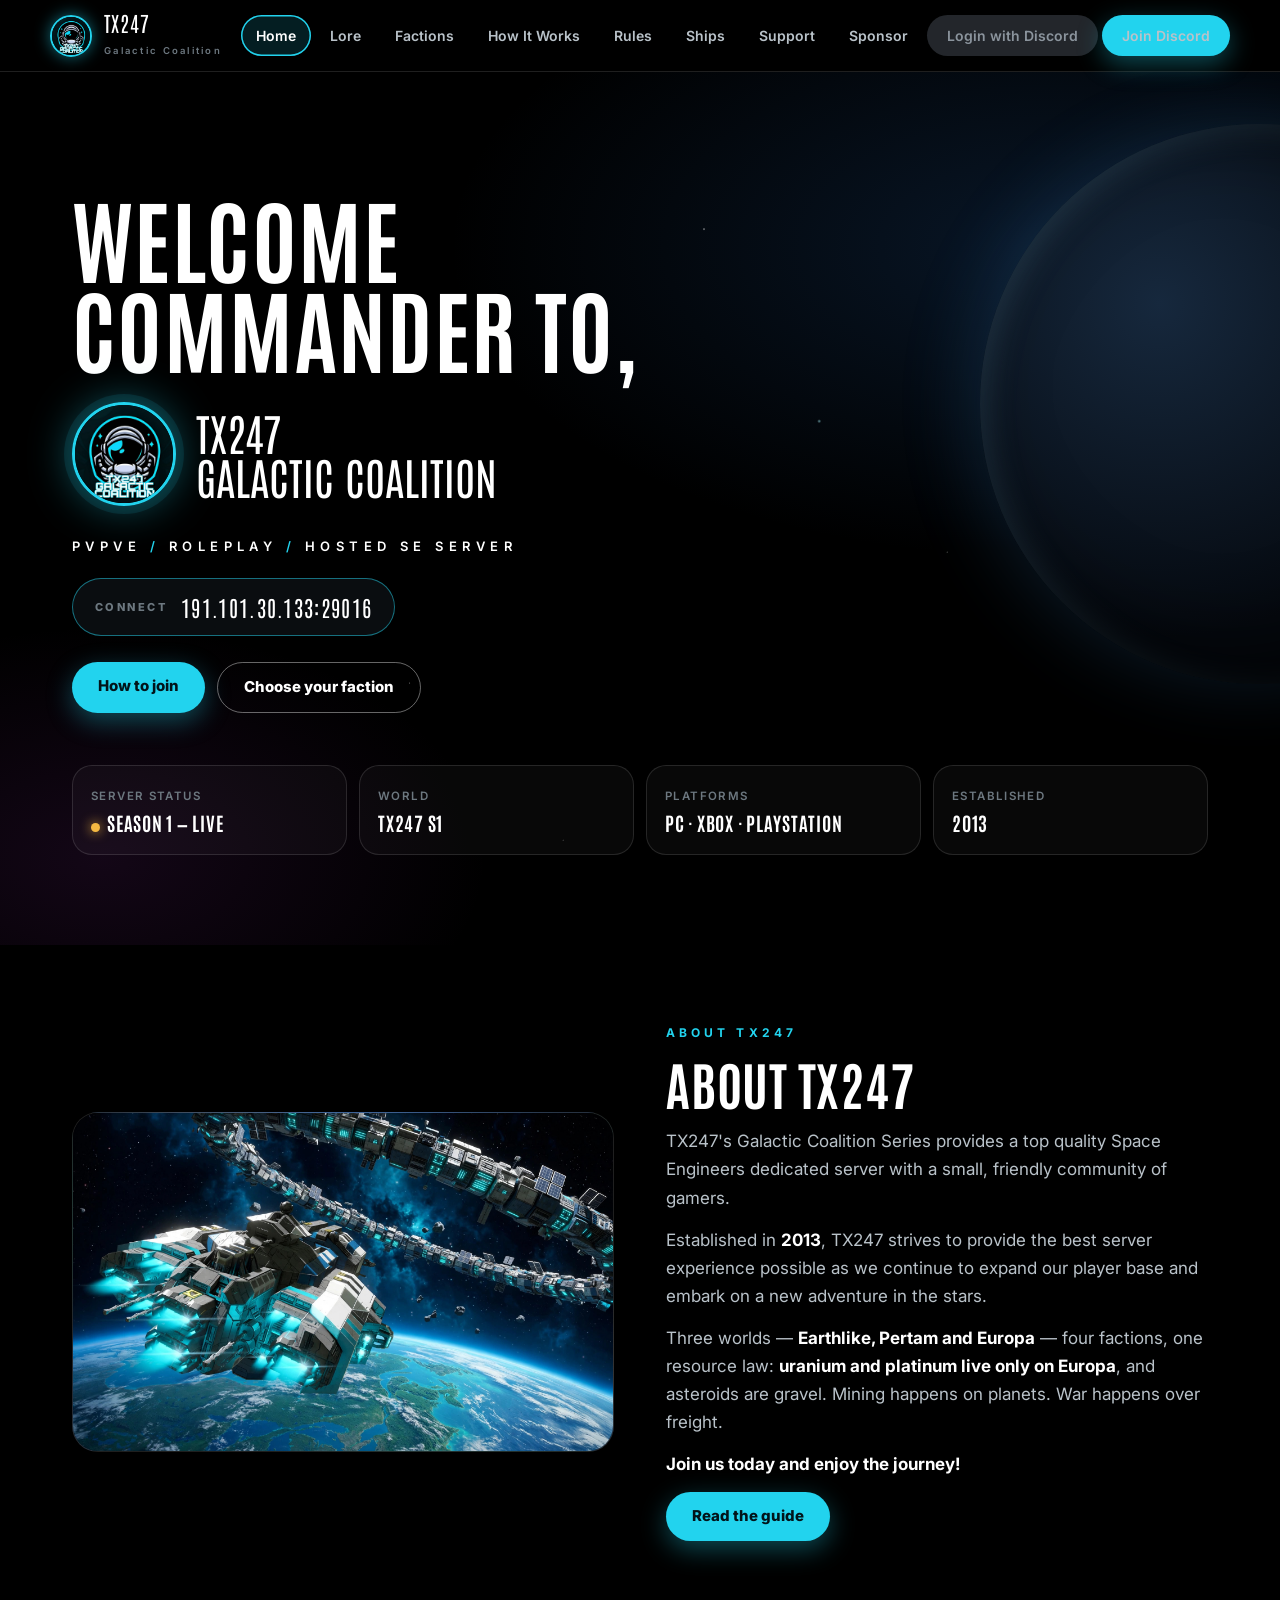
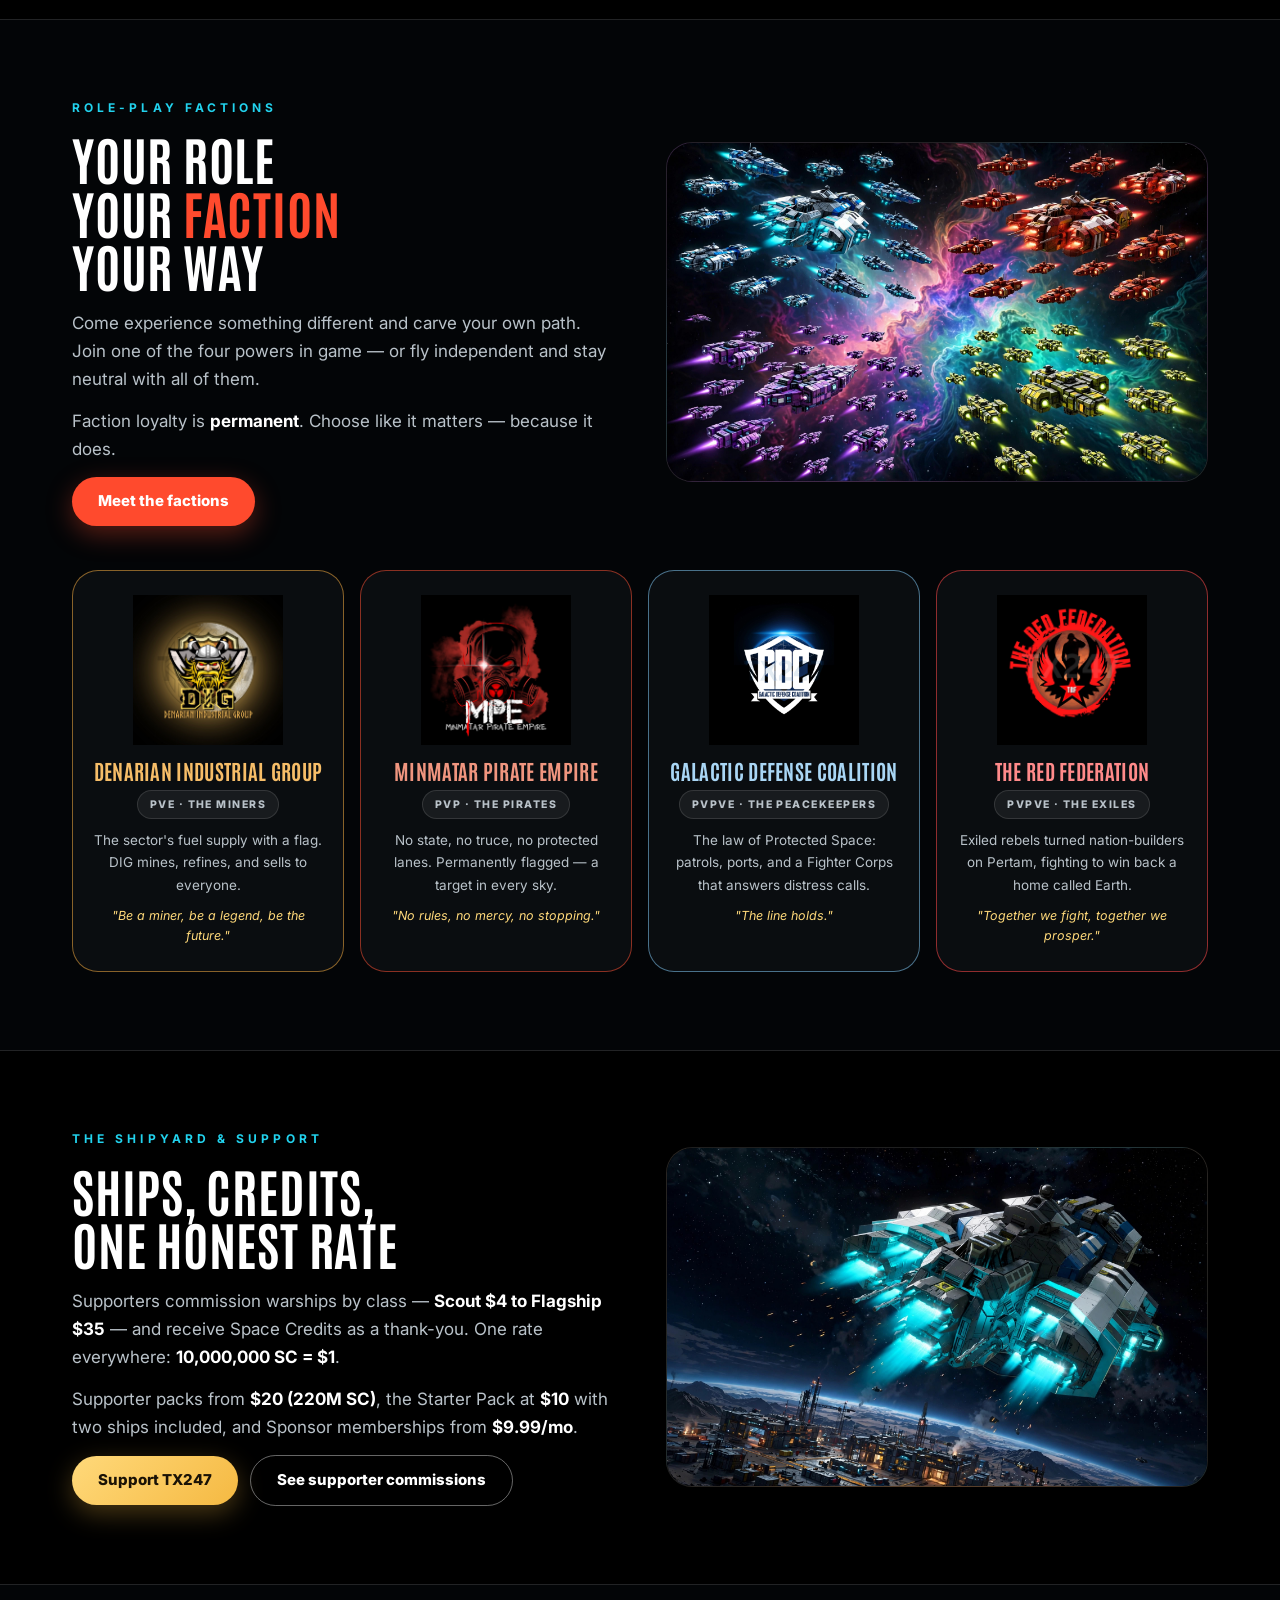
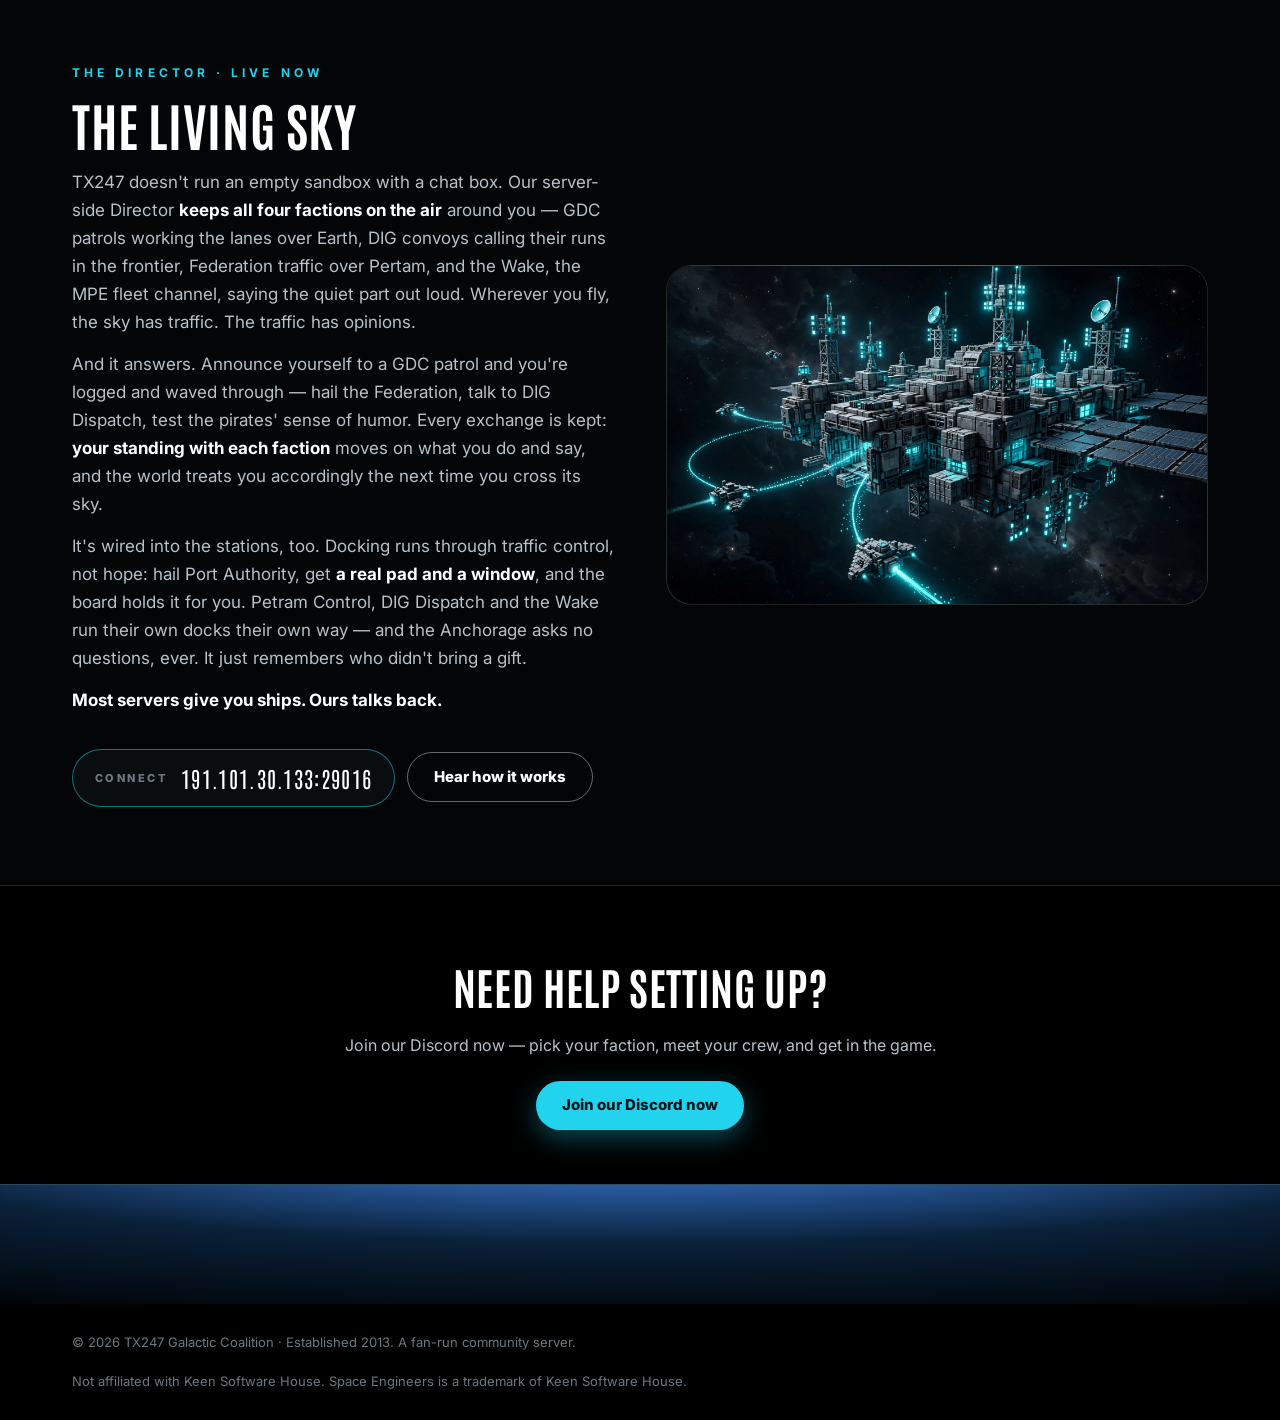
==== index.html @ 40e64eab "Remove New Dawn wordmark from nav (placement TBD)" ====
<!DOCTYPE html>
<html lang="en">
<head>
<meta charset="UTF-8">
<meta name="viewport" content="width=device-width, initial-scale=1.0">
<title>TX247 Galactic Coalition — Server LIVE</title>
<link rel="stylesheet" href="styles-v5.css">
</head>
<body>

<nav><div class="wrap nav-in">
  <a class="brand" href="index.html"><img src="img/logo.jpg" alt="TX247 logo"><span><span class="bt">TX247</span><small>Galactic Coalition</small></span></a>
  <div class="nav-links">
    <a href="index.html" class="on">Home</a>
    <a href="lore.html">Lore</a>
    <a href="factions.html">Factions</a>
    <a href="how-it-works.html">How It Works</a>
    <a href="rules.html">Rules</a>
    <a href="ships.html">Ships</a>
    <a href="shop.html">Support</a>
    <a href="sponsor.html">Sponsor</a>
    <a class="btn discord-login" href="how-it-works.html#website-accounts" style="padding:9px 20px">Login with Discord</a>
    <a class="btn" href="#" style="padding:9px 20px">Join Discord</a>
  </div>
</div></nav>

<header class="hero"><div class="stars"></div><div class="planet"></div><div class="wrap">
  <div class="hero-grid">
    <h1><span class="thin">Welcome</span><span class="thin">Commander to,</span></h1>
    <div class="hero-id">
      <img src="img/logo.jpg" alt="TX247 Galactic Coalition emblem">
      <div class="nm">TX247<br>Galactic Coalition</div>
    </div>
    <div class="hero-sub">PvPvE <span>/</span> Roleplay <span>/</span> Hosted SE Server</div>
    <div>
      <span class="connect-chip"><span class="lbl">Connect</span> 191.101.30.133:29016</span>
    </div>
    <div class="hero-cta">
      <a class="btn" href="how-it-works.html">How to join</a>
      <a class="btn ghost" href="factions.html">Choose your faction</a>
    </div>
  </div>
  <div class="status-strip">
    <div class="stat"><span>Server Status</span><b><span class="dot"></span>Season 1 — Live</b></div>
    <div class="stat"><span>World</span><b>TX247 S1</b></div>
    <div class="stat"><span>Platforms</span><b>PC · Xbox · PlayStation</b></div>
    <div class="stat"><span>Established</span><b>2013</b></div>
  </div>
</div></header>

<section><div class="wrap">
  <div class="split">
    <div class="visual space"><img src="img/art-station.jpg" alt="Orbital station ring in orbit above a lush blue-green planet"></div>
    <div>
      <div class="kickerline">About TX247</div>
      <h2>About TX247</h2>
      <p>TX247's Galactic Coalition Series provides a top quality Space Engineers dedicated server with a small, friendly community of gamers.</p>
      <p>Established in <b>2013</b>, TX247 strives to provide the best server experience possible as we continue to expand our player base and embark on a new adventure in the stars.</p>
      <p>Three worlds — <b>Earthlike, Pertam and Europa</b> — four factions, one resource law: <b>uranium and platinum live only on Europa</b>, and asteroids are gravel. Mining happens on planets. War happens over freight.</p>
      <p><b>Join us today and enjoy the journey!</b></p>
      <a class="btn" href="how-it-works.html">Read the guide</a>
    </div>
  </div>
</div></section>

<section class="alt"><div class="wrap">
  <div class="split" style="margin-bottom:44px">
    <div>
      <div class="kickerline">Role-Play Factions</div>
      <h2>Your Role<br>Your <span class="red">Faction</span><br>Your Way</h2>
      <p>Come experience something different and carve your own path. Join one of the four powers in game — or fly independent and stay neutral with all of them.</p>
      <p>Faction loyalty is <b>permanent</b>. Choose like it matters — because it does.</p>
      <a class="btn red" href="factions.html">Meet the factions</a>
    </div>
    <div class="visual neon"><img src="img/art-fleet.jpg" alt="Four faction warship fleets maneuvering in a nebula"></div>
  </div>
  <div class="factions">
    <div class="fcard dig">
      <div class="art"><img src="img/dig.png" alt="Denarian Industrial Group emblem"></div>
      <h3>Denarian Industrial Group</h3>
      <span class="tag">PvE · The Miners</span>
      <p>The sector's fuel supply with a flag. DIG mines, refines, and sells to everyone.</p>
      <div class="motto">"Be a miner, be a legend, be the future."</div>
    </div>
    <div class="fcard mpe">
      <div class="art"><img src="img/mpe.png" alt="Minmatar Pirate Empire emblem"></div>
      <h3>Minmatar Pirate Empire</h3>
      <span class="tag">PvP · The Pirates</span>
      <p>No state, no truce, no protected lanes. Permanently flagged — a target in every sky.</p>
      <div class="motto">"No rules, no mercy, no stopping."</div>
    </div>
    <div class="fcard gdc">
      <div class="art"><img src="img/gdc.jpg" alt="Galactic Defense Coalition emblem"></div>
      <h3>Galactic Defense Coalition</h3>
      <span class="tag">PvPvE · The Peacekeepers</span>
      <p>The law of Protected Space: patrols, ports, and a Fighter Corps that answers distress calls.</p>
      <div class="motto">"The line holds."</div>
    </div>
    <div class="fcard trf">
      <div class="art"><img src="img/trf.png" alt="The Red Federation emblem"></div>
      <h3>The Red Federation</h3>
      <span class="tag">PvPvE · The Exiles</span>
      <p>Exiled rebels turned nation-builders on Pertam, fighting to win back a home called Earth.</p>
      <div class="motto">"Together we fight, together we prosper."</div>
    </div>
  </div>
</div></section>

<section><div class="wrap">
  <div class="split">
    <div>
      <div class="kickerline">The Shipyard &amp; Support</div>
      <h2>Ships, credits,<br>one honest rate</h2>
      <p>Supporters commission warships by class — <b>Scout $4 to Flagship $35</b> — and receive Space Credits as a thank-you. One rate everywhere: <b>10,000,000 SC = $1</b>.</p>
      <p>Supporter packs from <b>$20 (220M SC)</b>, the Starter Pack at <b>$10</b> with two ships included, and Sponsor memberships from <b>$9.99/mo</b>.</p>
      <a class="btn gold" href="shop.html">Support TX247</a>
      <a class="btn ghost" href="ships.html" style="margin-left:8px">See supporter commissions</a>
    </div>
    <div class="visual warm"><img src="img/art-launch.jpg" alt="Armored warship lifting off from a planetary shipyard at dusk"></div>
  </div>
</div></section>

<section class="alt"><div class="wrap">
  <div class="split">
    <div>
      <div class="kickerline">The Director · Live Now</div>
      <h2>The Living Sky</h2>
      <p>TX247 doesn't run an empty sandbox with a chat box. Our server-side Director <b>keeps all four factions on the air</b> around you — GDC patrols working the lanes over Earth, DIG convoys calling their runs in the frontier, Federation traffic over Pertam, and the Wake, the MPE fleet channel, saying the quiet part out loud. Wherever you fly, the sky has traffic. The traffic has opinions.</p>
      <p>And it answers. Announce yourself to a GDC patrol and you're logged and waved through — hail the Federation, talk to DIG Dispatch, test the pirates' sense of humor. Every exchange is kept: <b>your standing with each faction</b> moves on what you do and say, and the world treats you accordingly the next time you cross its sky.</p>
      <p>It's wired into the stations, too. Docking runs through traffic control, not hope: hail Port Authority, get <b>a real pad and a window</b>, and the board holds it for you. Petram Control, DIG Dispatch and the Wake run their own docks their own way — and the Anchorage asks no questions, ever. It just remembers who didn't bring a gift.</p>
      <p><b>Most servers give you ships. Ours talks back.</b></p>
      <div>
        <span class="connect-chip"><span class="lbl">Connect</span> 191.101.30.133:29016</span>
        <a class="btn ghost" href="how-it-works.html" style="margin-left:8px">Hear how it works</a>
      </div>
    </div>
    <div class="visual space"><img src="img/art-comms.jpg" alt="Traffic-control station with glowing comms arrays guiding ships on approach"></div>
  </div>
</div></section>

<section class="discord-cta" id="join"><div class="wrap">
  <h2>Need help setting up?</h2>
  <p>Join our Discord now — pick your faction, meet your crew, and get in the game.</p>
  <a class="btn" href="#">Join our Discord now</a>
</div></section>
<div class="earthband"></div>

<footer><div class="wrap foot">
  <div>© 2026 TX247 Galactic Coalition · Established 2013. A fan-run community server.</div>
  <div>Not affiliated with Keen Software House. Space Engineers is a trademark of Keen Software House.</div>
</div></footer>
<script src="js/auth-config.js"></script>
<script src="js/auth.js"></script>
</body>
</html>
---- styles-v5.css ----
@import url('https://fonts.googleapis.com/css2?family=Antonio:wght@500;600;700&family=Inter:wght@400;500;600;700&display=swap');
:root{
  --bg:#000000; --panel:#0a0d10; --panel2:#060809;
  --line:rgba(255,255,255,.12);
  --text:#ffffff; --dim:#b9c2c9; --faint:#6d7880;
  --cyan:#22d3ee; --green:#3ddc68; --red:#ff4a2d; --gold:#f5b942; --gold2:#ffd97a;
  --trf:#ff4747; --dig:#f0a83e; --mpe:#e0492f; --gdc:#7ec3ee;
}
*{margin:0;padding:0;box-sizing:border-box}
body{background:var(--bg);color:var(--text);font-family:'Inter',system-ui,-apple-system,"Segoe UI",Roboto,sans-serif;line-height:1.65}
h1,h2,h3,.cond{font-family:'Antonio','Arial Narrow',sans-serif;text-transform:uppercase;letter-spacing:.015em;font-weight:700}
a{color:var(--cyan);text-decoration:none}
img{max-width:100%}
.wrap{max-width:1180px;margin:0 auto;padding:0 22px}

/* slim nav in his language: black, condensed, neon active */
nav{position:sticky;top:0;z-index:50;background:rgba(0,0,0,.88);backdrop-filter:blur(10px);border-bottom:1px solid var(--line)}
.nav-in{display:flex;align-items:center;gap:16px;padding:12px 0}
.brand{display:flex;align-items:center;gap:12px;color:var(--text)}
.brand img{width:42px;height:42px;border-radius:50%;object-fit:cover;border:2px solid var(--cyan);box-shadow:0 0 16px rgba(34,211,238,.5)}
.brand .bt{font-family:'Antonio',sans-serif;font-size:21px;letter-spacing:.05em;line-height:1}
.brand small{display:block;color:var(--faint);font-family:'Inter',sans-serif;font-weight:600;letter-spacing:.24em;font-size:9.5px;margin-top:3px}
.nav-links{margin-left:auto;display:flex;gap:4px;flex-wrap:wrap;align-items:center}
.nav-links a{color:var(--dim);padding:9px 15px;border-radius:999px;font-weight:600;font-size:14px}
.nav-links a:hover{color:#fff;background:rgba(255,255,255,.07)}
.nav-links a.on{color:#fff;background:rgba(34,211,238,.14);box-shadow:inset 0 0 0 1.5px var(--cyan)}
.btn{display:inline-block;background:var(--cyan);color:#02141a;font-weight:800;padding:12px 26px;border-radius:999px;border:0;cursor:pointer;font-size:15px;box-shadow:0 8px 26px rgba(34,211,238,.35);transition:transform .15s}
.btn:hover{transform:translateY(-2px)}
.btn.red{background:var(--red);color:#fff;box-shadow:0 8px 26px rgba(255,74,45,.35)}
.btn.gold{background:linear-gradient(135deg,var(--gold2),var(--gold));color:#1a1206;box-shadow:0 8px 26px rgba(245,185,66,.3)}
.btn.ghost{background:transparent;color:#fff;border:1.5px solid rgba(255,255,255,.4);box-shadow:none}

/* hero — his page 1, elevated */
.hero{position:relative;padding:120px 0 90px;overflow:hidden;background:radial-gradient(1000px 520px at 82% 20%,rgba(30,80,140,.28),transparent 60%),radial-gradient(700px 420px at 8% 90%,rgba(120,40,140,.16),transparent 55%),#000}
.hero .stars{position:absolute;inset:0;background-image:radial-gradient(1.5px 1.5px at 12% 30%,#fff9,transparent),radial-gradient(1px 1px at 32% 70%,#fff6,transparent),radial-gradient(1.5px 1.5px at 55% 18%,#fff8,transparent),radial-gradient(1px 1px at 74% 55%,#fff5,transparent),radial-gradient(1.5px 1.5px at 88% 26%,#fff9,transparent),radial-gradient(1px 1px at 44% 88%,#fff4,transparent),radial-gradient(2px 2px at 64% 40%,#a5f3fc88,transparent);pointer-events:none}
.hero .planet{position:absolute;right:-260px;top:6%;width:560px;height:560px;border-radius:50%;background:radial-gradient(circle at 32% 32%,#16283d,#05090f 62%);box-shadow:inset -38px -18px 90px rgba(0,0,0,.92),inset 6px 4px 30px rgba(126,195,238,.22),-14px 0 70px rgba(64,140,220,.16);pointer-events:none}
.hero-grid{position:relative;display:grid;grid-template-columns:1fr;max-width:900px}
.hero h1{font-size:92px;line-height:.98;font-weight:700}
.hero h1 .thin{display:block}
.hero-id{display:flex;align-items:center;gap:20px;margin-top:30px}
.hero-id img{width:104px;height:104px;border-radius:50%;object-fit:cover;border:3px solid var(--cyan);box-shadow:0 0 0 8px rgba(34,211,238,.10),0 0 44px rgba(34,211,238,.45)}
.hero-id .nm{font-family:'Antonio',sans-serif;font-size:44px;line-height:1.02;text-transform:uppercase}
.hero-sub{margin-top:30px;color:#fff;font-size:13px;font-weight:600;letter-spacing:.42em;text-transform:uppercase}
.hero-sub span{color:var(--cyan)}
.hero-cta{display:flex;gap:12px;margin-top:26px;flex-wrap:wrap;position:relative}
.status-strip{display:grid;grid-template-columns:repeat(4,1fr);gap:12px;margin-top:52px;position:relative}
.stat{background:rgba(255,255,255,.03);border:1px solid var(--line);border-radius:20px;padding:15px 18px}
.stat b{display:block;font-size:19px;font-family:'Antonio',sans-serif;letter-spacing:.04em;text-transform:uppercase}
.stat span{color:var(--faint);font-size:11.5px;letter-spacing:.12em;text-transform:uppercase;font-weight:600}
.dot{display:inline-block;width:9px;height:9px;border-radius:50%;background:var(--gold);margin-right:7px;box-shadow:0 0 12px var(--gold)}

/* split sections (his pages 2/4/5) */
section{padding:78px 0}
.split{display:grid;grid-template-columns:1fr 1fr;gap:52px;align-items:center}
.split .visual{border-radius:26px;min-height:340px;position:relative;overflow:hidden;border:1px solid var(--line)}
.visual.space{background:radial-gradient(420px 240px at 70% 30%,rgba(45,212,191,.35),transparent 60%),radial-gradient(300px 200px at 25% 75%,rgba(240,168,62,.28),transparent 60%),radial-gradient(circle at 50% 115%,#2b5ea7 0,#0a1a2e 46%,#000 78%)}
.visual.warm{background:radial-gradient(380px 260px at 50% 20%,rgba(255,140,50,.4),transparent 62%),radial-gradient(300px 300px at 80% 90%,rgba(34,211,238,.16),transparent 60%),linear-gradient(180deg,#0a0703,#000)}
.visual.neon{background:radial-gradient(340px 240px at 30% 30%,rgba(217,70,239,.35),transparent 60%),radial-gradient(340px 240px at 78% 70%,rgba(34,211,238,.32),transparent 60%),linear-gradient(160deg,#12041c,#000)}
.visual .astro{position:absolute;inset:0;display:flex;align-items:center;justify-content:center;font-size:120px;filter:drop-shadow(0 18px 44px rgba(0,0,0,.7))}
.sec-head h2,.split h2{font-size:52px;line-height:1.02;margin-bottom:18px}
.split p,.sec-head p{color:var(--dim);font-size:17px;margin-bottom:14px;max-width:56ch}
.split p b,.sec-head p b{color:#fff}
.red{color:var(--red)}
.kickerline{color:var(--cyan);font-weight:700;letter-spacing:.34em;font-size:12px;text-transform:uppercase;margin-bottom:14px}
.alt{background:#030507;border-top:1px solid var(--line);border-bottom:1px solid var(--line)}
.sec-head{max-width:760px;margin-bottom:36px}
.sec-head.center{margin-left:auto;margin-right:auto;text-align:center}

/* story chapters — condensed, in his type */
.chapter{display:grid;grid-template-columns:86px 1fr;gap:24px;padding:26px 28px;margin-bottom:14px;background:var(--panel);border:1px solid var(--line);border-radius:24px}
.chapter .no{font-family:'Antonio',sans-serif;font-size:30px;color:#000;background:#fff;border-radius:18px;height:fit-content;padding:10px 0;text-align:center}
.chapter.c-trf .no{background:var(--trf);color:#fff}.chapter.c-dig .no{background:var(--dig)}.chapter.c-gdc .no{background:var(--gdc)}.chapter.c-mpe .no{background:var(--mpe);color:#fff}.chapter.c-gold .no{background:linear-gradient(135deg,var(--gold2),var(--gold))}
.chapter .no.logo{padding:6px;line-height:0}
.chapter .no.logo img{width:100%;height:auto;display:block;border-radius:12px}
.chapter h3{font-size:27px;margin-bottom:6px}
.chapter p{color:var(--dim);font-size:16px;max-width:68ch}
.chapter p b{color:#fff}

/* team cards — his page 3, cleaned */
.team{display:grid;gap:14px;max-width:640px;margin:0 auto}
.tcard{display:flex;align-items:center;gap:18px;background:var(--panel);border-radius:20px;padding:18px 22px;border:1.5px solid var(--cyan)}
.tcard.green{border-color:var(--green)}
.tcard .mono{width:58px;height:58px;border-radius:50%;display:flex;align-items:center;justify-content:center;font-family:'Antonio',sans-serif;font-size:22px;color:#02141a;background:var(--cyan);flex:none}
.tcard.green .mono{background:var(--green)}
.tcard .who{font-family:'Antonio',sans-serif;font-size:26px;letter-spacing:.05em;line-height:1.05}
.tcard .role{font-size:12px;font-weight:800;letter-spacing:.3em}
.tcard .role.c{color:var(--cyan)} .tcard .role.g{color:var(--green)}
.tcard .desc{margin-left:auto;color:var(--faint);font-size:13.5px;text-align:right;max-width:220px}

/* faction cards — his page 6 grid, portrait bubbles */
.factions{display:grid;grid-template-columns:repeat(4,1fr);gap:16px}
.fcard{background:var(--panel);border:1.5px solid rgba(126,195,238,.4);border-radius:26px;padding:24px 20px;text-align:center;transition:transform .18s}
.fcard:hover{transform:translateY(-4px)}
.fcard.trf{border-color:rgba(255,71,71,.55)} .fcard.dig{border-color:rgba(240,168,62,.55)} .fcard.mpe{border-color:rgba(224,73,47,.6)} .fcard.gdc{border-color:rgba(126,195,238,.55)}
.fcard .art{height:150px;display:flex;align-items:center;justify-content:center;margin-bottom:14px}
.fcard .art img{max-height:100%;object-fit:contain}
.fcard h3{font-size:21px;line-height:1.1}
.fcard.trf h3{color:#ff8a8a}.fcard.dig h3{color:#f6bd68}.fcard.mpe h3{color:#f0957f}.fcard.gdc h3{color:#a9d6f5}
.tag{display:inline-block;font-size:10.5px;font-weight:800;letter-spacing:.14em;padding:5px 12px;border-radius:999px;background:rgba(255,255,255,.06);border:1px solid var(--line);color:var(--dim);text-transform:uppercase;margin:8px 0 10px}
.fcard p{color:var(--dim);font-size:13.5px}
.motto{margin-top:10px;color:var(--gold2);font-size:12.5px;font-style:italic}

/* pricing */
.ptable{width:100%;border-collapse:separate;border-spacing:0 8px}
.ptable th{color:var(--faint);text-transform:uppercase;letter-spacing:.12em;font-size:12px;padding:0 18px;text-align:left;font-family:'Inter',sans-serif}
.ptable td{background:var(--panel);padding:15px 18px;font-size:15px;border-top:1px solid var(--line);border-bottom:1px solid var(--line)}
.ptable td:first-child{border-left:1px solid var(--line);border-radius:18px 0 0 18px;font-family:'Antonio',sans-serif;font-size:18px;letter-spacing:.04em;text-transform:uppercase}
.ptable td:last-child{border-right:1px solid var(--line);border-radius:0 18px 18px 0}
.ptable td.price{color:var(--gold);font-weight:800;white-space:nowrap}
.ptable td.sc{color:#5eead4;font-weight:700;white-space:nowrap}
.ptable .btn{padding:8px 18px;font-size:13.5px}
.cards{display:grid;grid-template-columns:repeat(3,1fr);gap:16px}
.card{background:var(--panel);border:1px solid var(--line);border-radius:26px;padding:26px;display:flex;flex-direction:column}
.card.hot{border-color:rgba(245,185,66,.65);box-shadow:0 0 0 1.5px rgba(245,185,66,.45),0 20px 54px rgba(245,185,66,.10)}
.card .tier{color:var(--faint);font-weight:800;letter-spacing:.14em;font-size:12px;text-transform:uppercase}
.card .amount{font-family:'Antonio',sans-serif;font-size:42px;margin:8px 0 2px}
.card .amount small{font-size:15px;color:var(--dim);font-family:'Inter',sans-serif;font-weight:600}
.card ul{list-style:none;margin:14px 0 20px;color:var(--dim);font-size:14.5px}
.card ul li{padding:5px 0 5px 24px;position:relative}
.card ul li::before{content:"●";position:absolute;left:3px;top:8px;font-size:9px;color:var(--cyan)}
.card .btn{margin-top:auto;text-align:center}
.badge{align-self:flex-start;background:linear-gradient(135deg,var(--gold2),var(--gold));color:#1a1206;font-size:11px;font-weight:900;letter-spacing:.08em;padding:6px 14px;border-radius:999px;text-transform:uppercase;margin-bottom:12px}
.note{color:var(--faint);font-size:13.5px;margin-top:16px}
.ladder{display:grid;grid-template-columns:repeat(3,1fr);gap:16px}
.donor{background:var(--panel);border:1px solid var(--line);border-radius:26px;padding:24px}
.donor h3{font-size:22px}.donor .range{color:var(--gold);font-weight:800;margin:4px 0 10px}
.donor p{color:var(--dim);font-size:14.5px}
.donor.king{border-color:rgba(245,185,66,.6)} .donor.emperor{background:linear-gradient(180deg,rgba(245,185,66,.12),var(--panel));border-color:rgba(245,185,66,.7)}

/* earth band + footer (his signature strip) */
.earthband{height:120px;background:radial-gradient(120% 190% at 50% -60%,#7db8e8 0,#2b5ea7 30%,#0a2038 58%,#000 100%);border-top:1px solid rgba(126,195,238,.35)}
.discord-cta{text-align:center;padding:64px 0 54px}
.discord-cta h2{font-size:44px;margin-bottom:10px}
.discord-cta p{color:var(--dim);margin-bottom:22px}
footer{padding:28px 0;color:var(--faint);font-size:13px}
.foot{display:flex;gap:18px;flex-wrap:wrap;justify-content:space-between}
@media(max-width:960px){.split{grid-template-columns:1fr}.factions{grid-template-columns:1fr 1fr}.cards,.ladder{grid-template-columns:1fr}.status-strip{grid-template-columns:repeat(2,1fr)}.hero h1{font-size:58px}.hero-id .nm{font-size:32px}.chapter{grid-template-columns:1fr;gap:12px}.chapter .no{width:70px}}
@media(max-width:600px){.factions{grid-template-columns:1fr}}
.grid2{display:grid;grid-template-columns:1fr 1fr;gap:16px}
.step{background:var(--panel);border:1px solid var(--line);border-radius:24px;padding:24px}
.step h3{font-size:22px;margin-bottom:6px}
.step p{color:var(--dim);font-size:15px}
@media(max-width:960px){.grid2{grid-template-columns:1fr}}

/* v5 additions: page hero, guide blocks, FAQ, spec cards, connect chip */
.pagehero{padding:64px 0 8px}
.pagehero h1{font-size:64px;line-height:1;margin-bottom:12px}
.pagehero p{color:var(--dim);font-size:17px;max-width:62ch}
.pagehero p b{color:#fff}
.connect-chip{display:inline-flex;align-items:center;gap:14px;background:var(--panel);border:1.5px solid rgba(34,211,238,.5);border-radius:999px;padding:10px 22px;margin-top:20px;font-family:'Antonio',sans-serif;font-size:22px;letter-spacing:.06em}
.connect-chip .lbl{font-family:'Inter',sans-serif;font-size:11px;font-weight:800;letter-spacing:.22em;color:var(--faint);text-transform:uppercase}
.spec-grid{display:grid;grid-template-columns:repeat(3,1fr);gap:16px}
.spec{background:var(--panel);border:1px solid var(--line);border-radius:26px;padding:26px;display:flex;flex-direction:column}
.spec .cls{color:var(--faint);font-weight:800;letter-spacing:.14em;font-size:12px;text-transform:uppercase}
.spec h3{font-size:30px;margin:6px 0 2px}
.spec .pcu{color:var(--cyan);font-weight:700;font-size:14px;letter-spacing:.06em;text-transform:uppercase}
.spec p{color:var(--dim);font-size:14.5px;margin:12px 0}
.spec .price{font-family:'Antonio',sans-serif;font-size:34px;color:var(--gold);margin-top:auto}
.spec .price small{display:block;font-family:'Inter',sans-serif;font-size:13px;color:#5eead4;font-weight:700}
.spec .ph{border:1.5px dashed rgba(255,255,255,.22);border-radius:16px;padding:22px 10px;text-align:center;color:var(--faint);font-size:12px;font-weight:700;letter-spacing:.18em;text-transform:uppercase;margin-bottom:14px}
.spec.hot{border-color:rgba(245,185,66,.65);box-shadow:0 0 0 1.5px rgba(245,185,66,.45)}
.rule-list{display:grid;grid-template-columns:1fr 1fr;gap:14px}
.rule{background:var(--panel);border:1px solid var(--line);border-radius:22px;padding:22px 24px}
.rule h3{font-size:21px;margin-bottom:5px}
.rule h3 .rn{color:var(--cyan);margin-right:8px}
.rule p{color:var(--dim);font-size:14.5px}
.faq{max-width:860px}
.faq details{background:var(--panel);border:1px solid var(--line);border-radius:18px;padding:18px 22px;margin-bottom:10px}
.faq summary{font-family:'Antonio',sans-serif;font-size:19px;letter-spacing:.03em;text-transform:uppercase;cursor:pointer}
.faq p{color:var(--dim);font-size:15px;margin-top:8px}
.modlist{display:grid;grid-template-columns:1fr 1fr;gap:14px}
.worlds{display:grid;grid-template-columns:repeat(3,1fr);gap:16px}
.world{background:var(--panel);border:1px solid var(--line);border-radius:26px;padding:26px}
.world h3{font-size:28px;margin-bottom:4px}
.world .wtag{font-size:11px;font-weight:800;letter-spacing:.16em;text-transform:uppercase}
.world p{color:var(--dim);font-size:14.5px;margin-top:10px}
.ranks{display:flex;gap:12px;flex-wrap:wrap}
.rank{flex:1;min-width:150px;background:var(--panel);border:1px solid var(--line);border-radius:20px;padding:18px;text-align:center}
.rank b{display:block;font-family:'Antonio',sans-serif;font-size:22px;text-transform:uppercase}
.rank span{color:var(--gold);font-weight:800;font-size:13px;letter-spacing:.1em}
@media(max-width:960px){.spec-grid,.worlds,.rule-list,.modlist{grid-template-columns:1fr}.pagehero h1{font-size:44px}}

/* Discord login buttons (site accounts — js/auth.js) */
.btn.discord-login{background:#5865F2;color:#fff;box-shadow:0 8px 26px rgba(88,101,242,.35)}
.btn.discord-login:hover{background:#4752C4}
.btn.discord-login.is-inactive{background:#23262b;color:#8b949d;box-shadow:none}
.nav-links a.discord-login{color:#fff}
.nav-links a.discord-login.is-inactive{color:#8b949d}

/* --- Nov 1 overhaul: mobile nav fix + panel images --- */
.visual{overflow:hidden}
.visual img{position:absolute;inset:0;width:100%;height:100%;object-fit:cover;display:block}
.ph{overflow:hidden}
.ph img{width:100%;aspect-ratio:16/9;object-fit:cover;display:block;border-radius:10px}
@media (max-width: 920px){
  .nav-in{flex-direction:column;align-items:flex-start;gap:8px;padding:10px 0}
  .nav-links{margin-left:0;flex-wrap:nowrap;overflow-x:auto;max-width:100%;padding-bottom:4px;scrollbar-width:none;-webkit-overflow-scrolling:touch}
  .nav-links::-webkit-scrollbar{display:none}
  .nav-links a{white-space:nowrap;flex:0 0 auto}
}
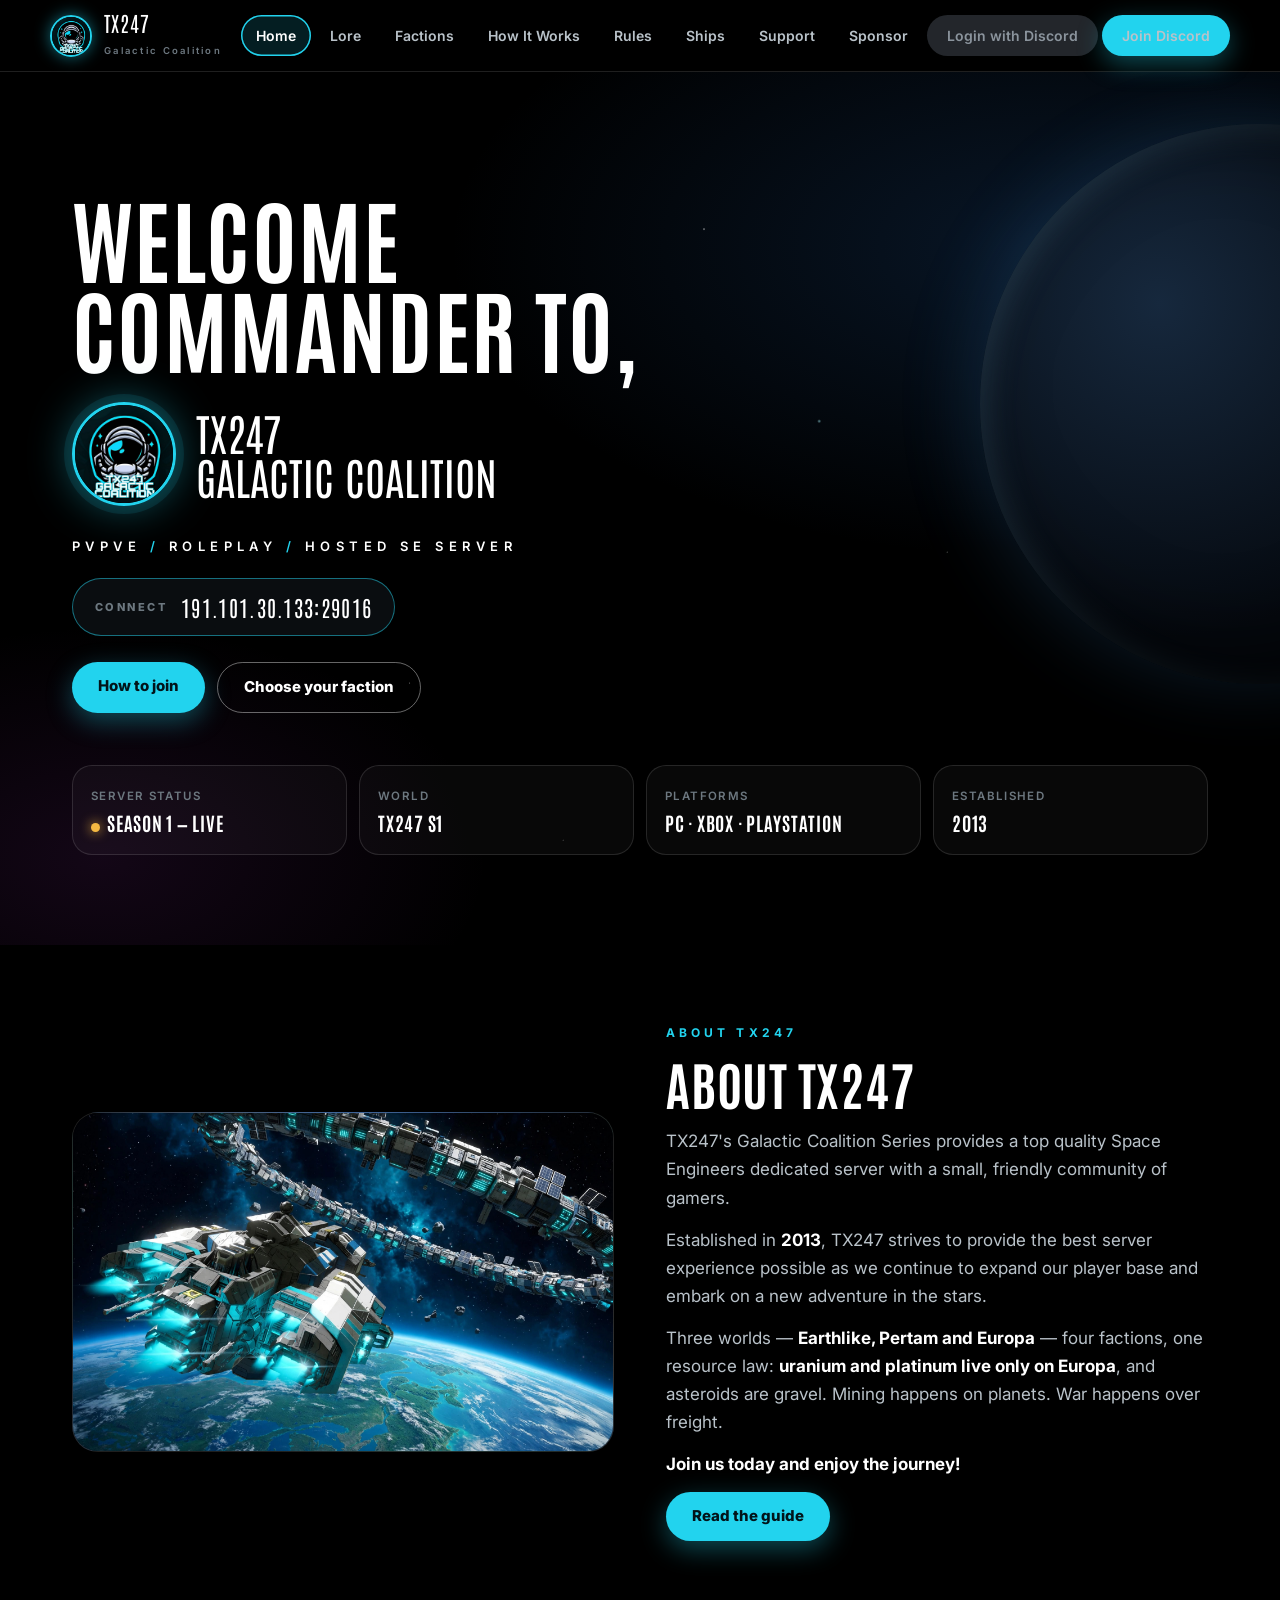
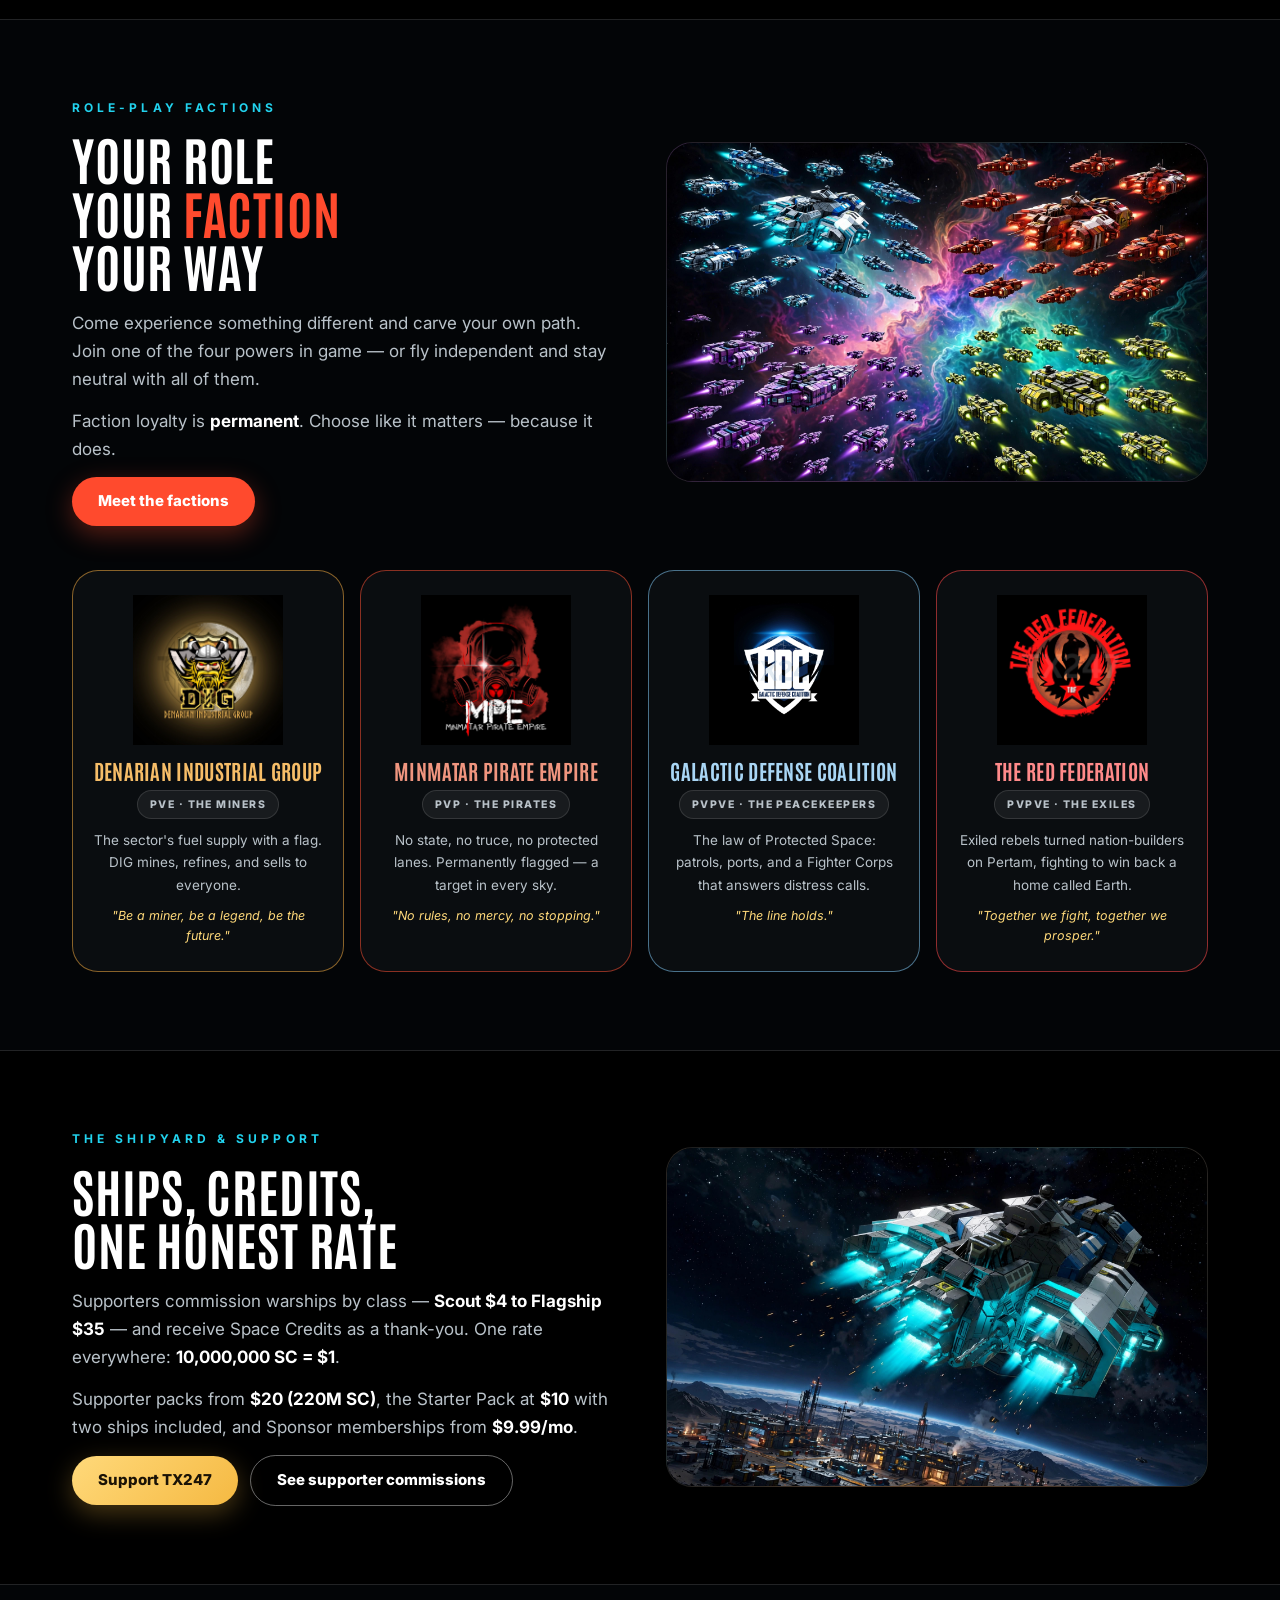
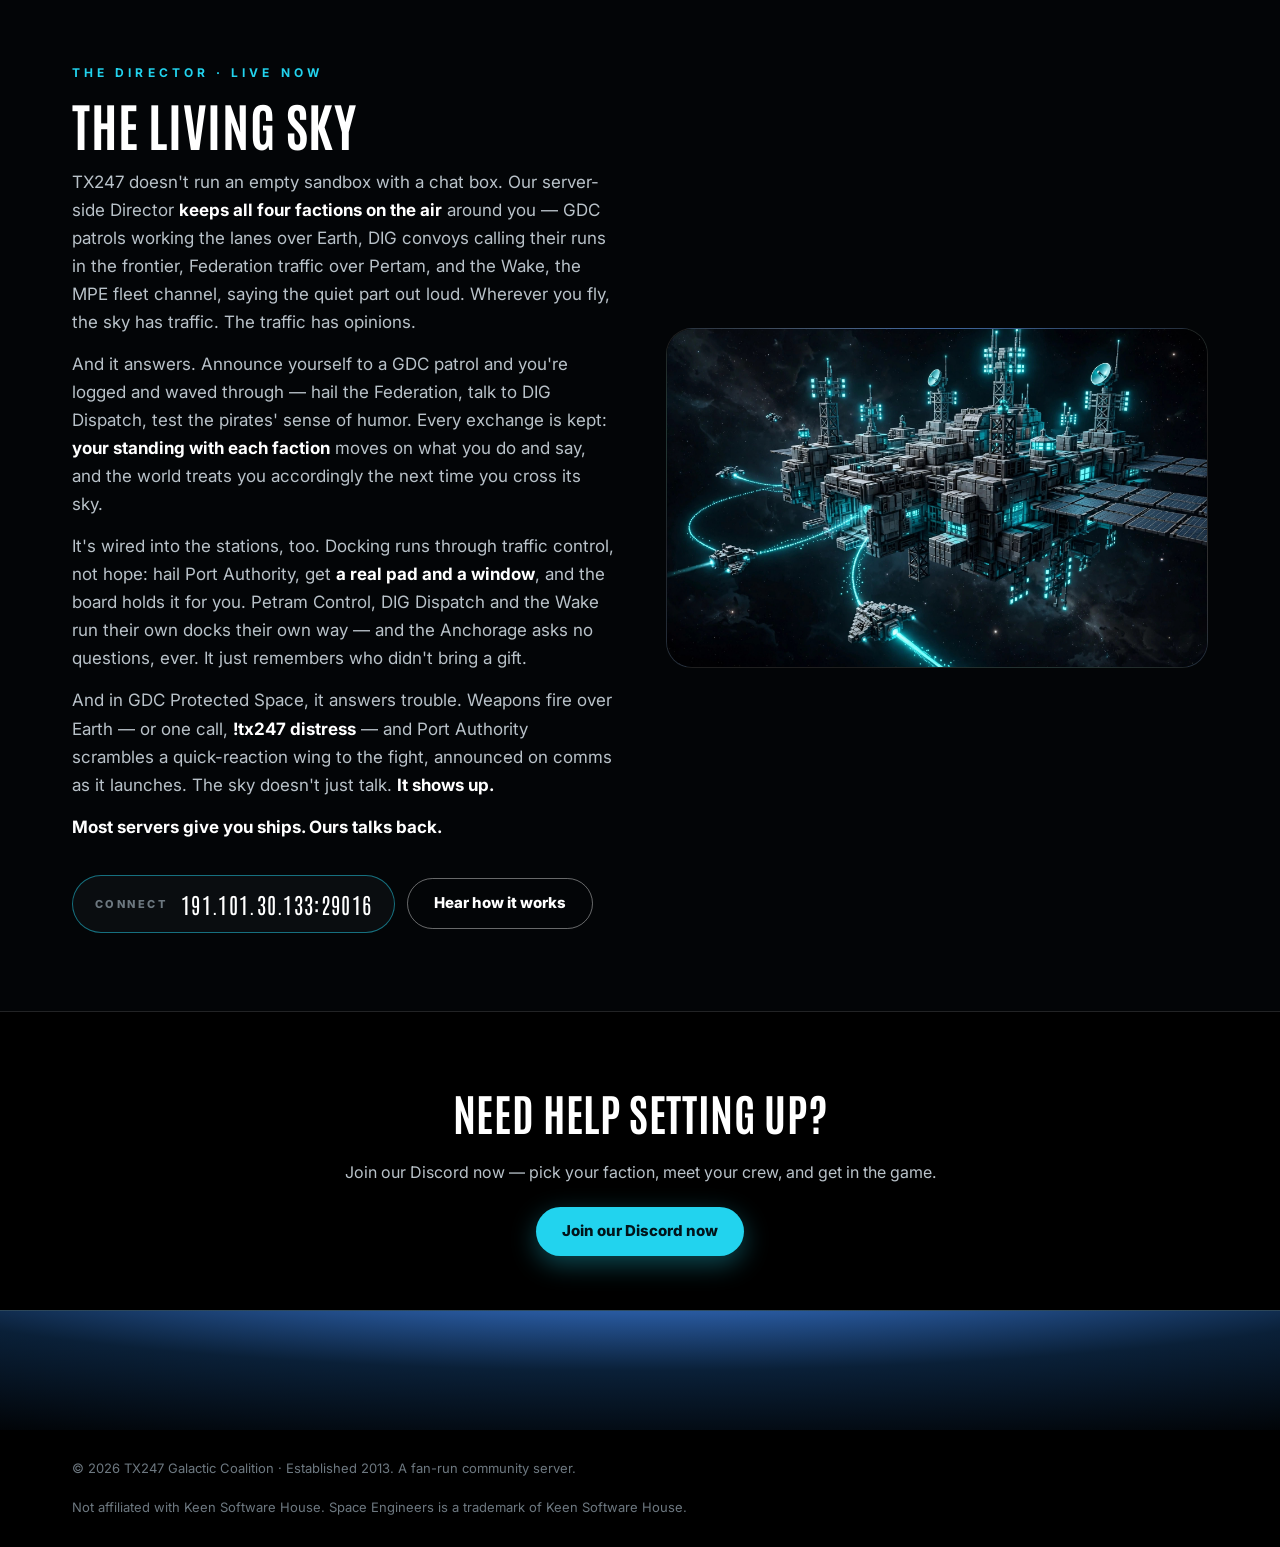
==== commit 8ee5b12b: "Copy refresh: Distress Response live in Living Sky sections; mods list updated 6 -> 13 (companion su" ====
--- a/index.html
+++ b/index.html
@@ -128,6 +128,7 @@
       <p>TX247 doesn't run an empty sandbox with a chat box. Our server-side Director <b>keeps all four factions on the air</b> around you — GDC patrols working the lanes over Earth, DIG convoys calling their runs in the frontier, Federation traffic over Pertam, and the Wake, the MPE fleet channel, saying the quiet part out loud. Wherever you fly, the sky has traffic. The traffic has opinions.</p>
       <p>And it answers. Announce yourself to a GDC patrol and you're logged and waved through — hail the Federation, talk to DIG Dispatch, test the pirates' sense of humor. Every exchange is kept: <b>your standing with each faction</b> moves on what you do and say, and the world treats you accordingly the next time you cross its sky.</p>
       <p>It's wired into the stations, too. Docking runs through traffic control, not hope: hail Port Authority, get <b>a real pad and a window</b>, and the board holds it for you. Petram Control, DIG Dispatch and the Wake run their own docks their own way — and the Anchorage asks no questions, ever. It just remembers who didn't bring a gift.</p>
+      <p>And in GDC Protected Space, it answers trouble. Weapons fire over Earth — or one call, <b>!tx247 distress</b> — and Port Authority scrambles a quick-reaction wing to the fight, announced on comms as it launches. The sky doesn't just talk. <b>It shows up.</b></p>
       <p><b>Most servers give you ships. Ours talks back.</b></p>
       <div>
         <span class="connect-chip"><span class="lbl">Connect</span> 191.101.30.133:29016</span>
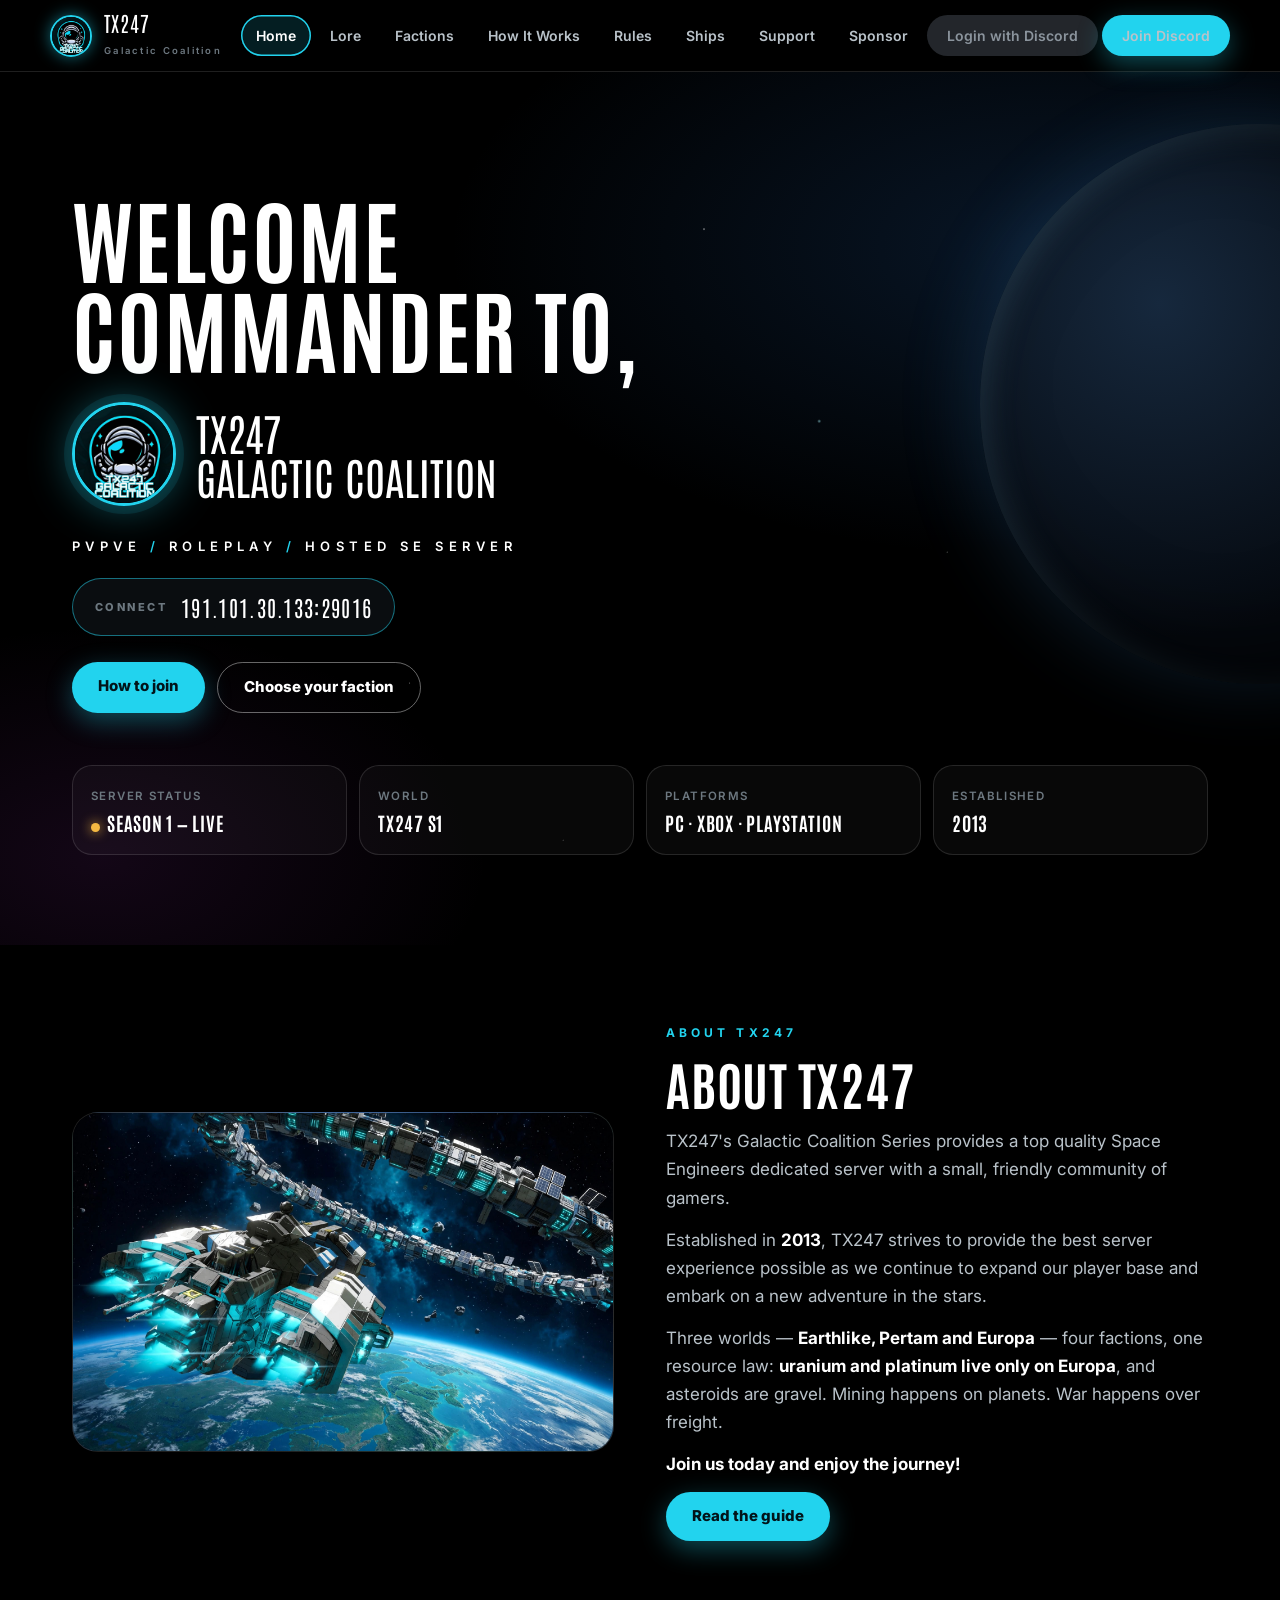
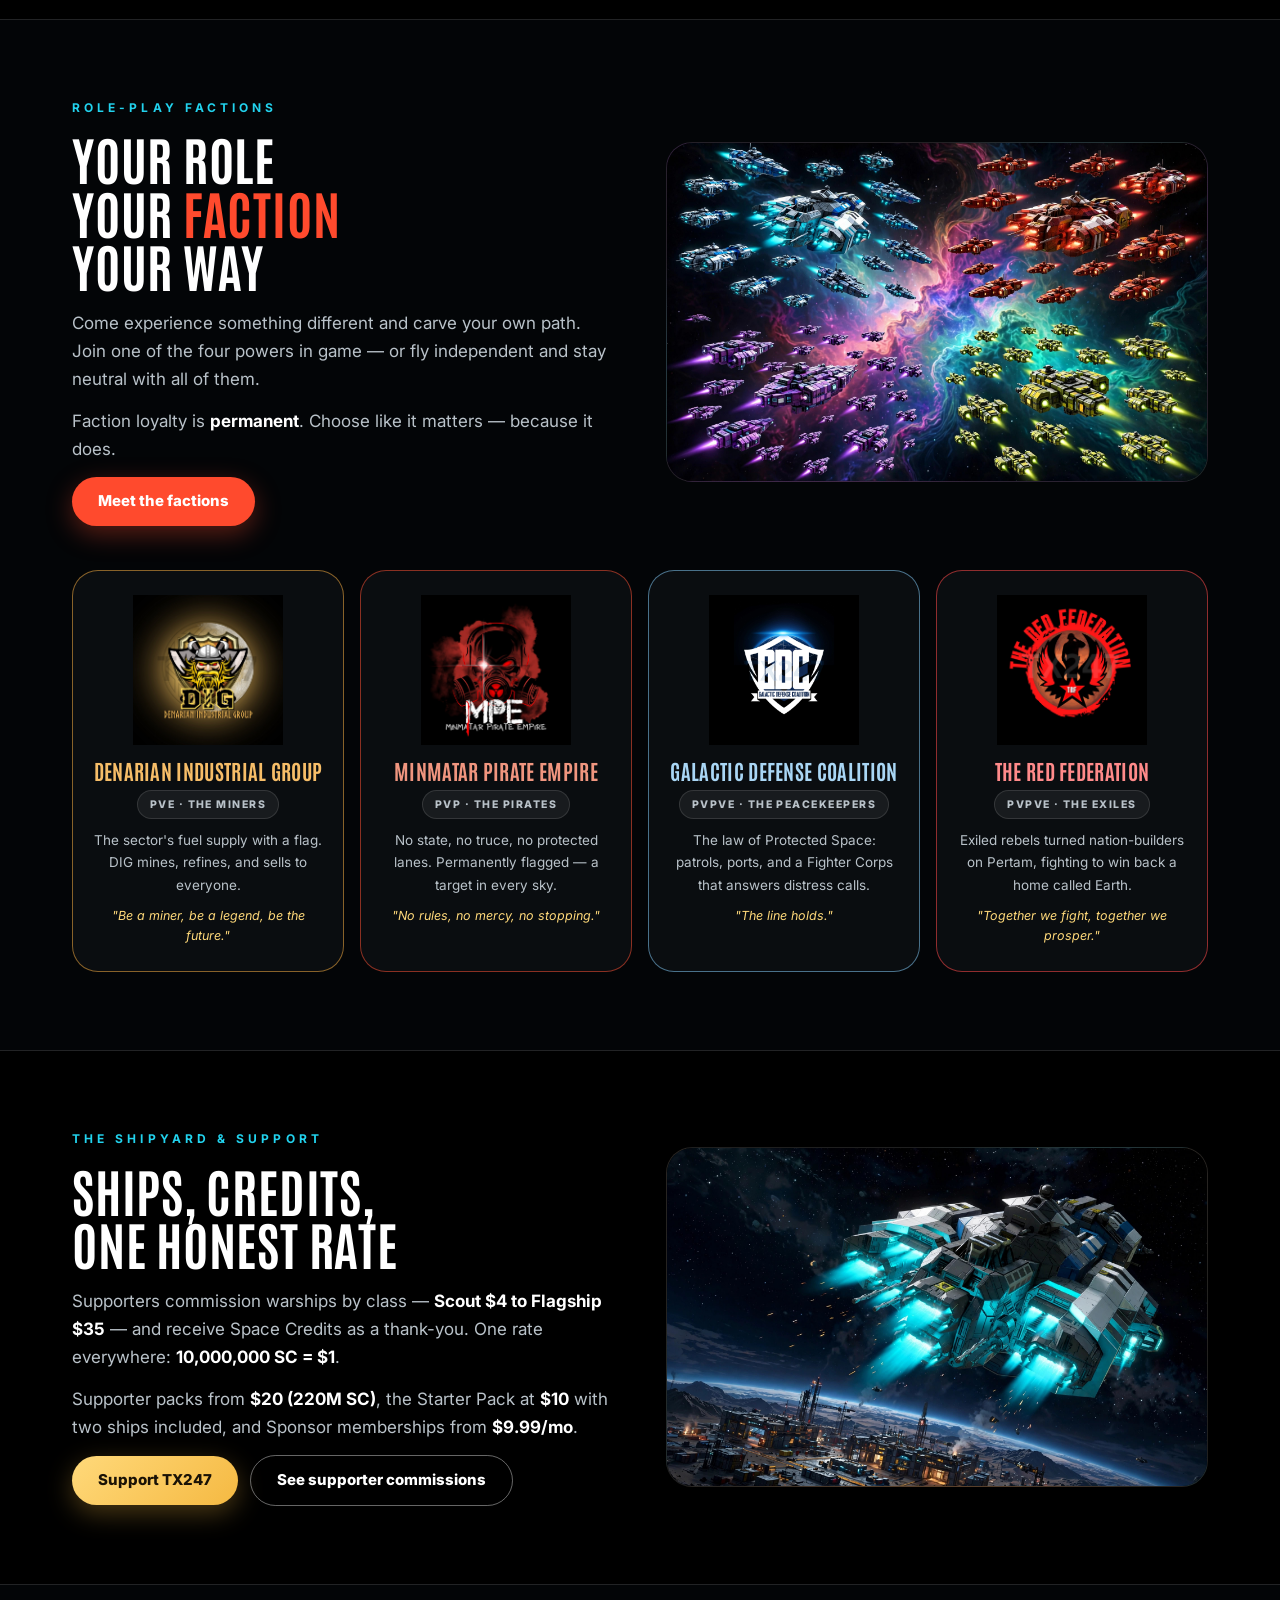
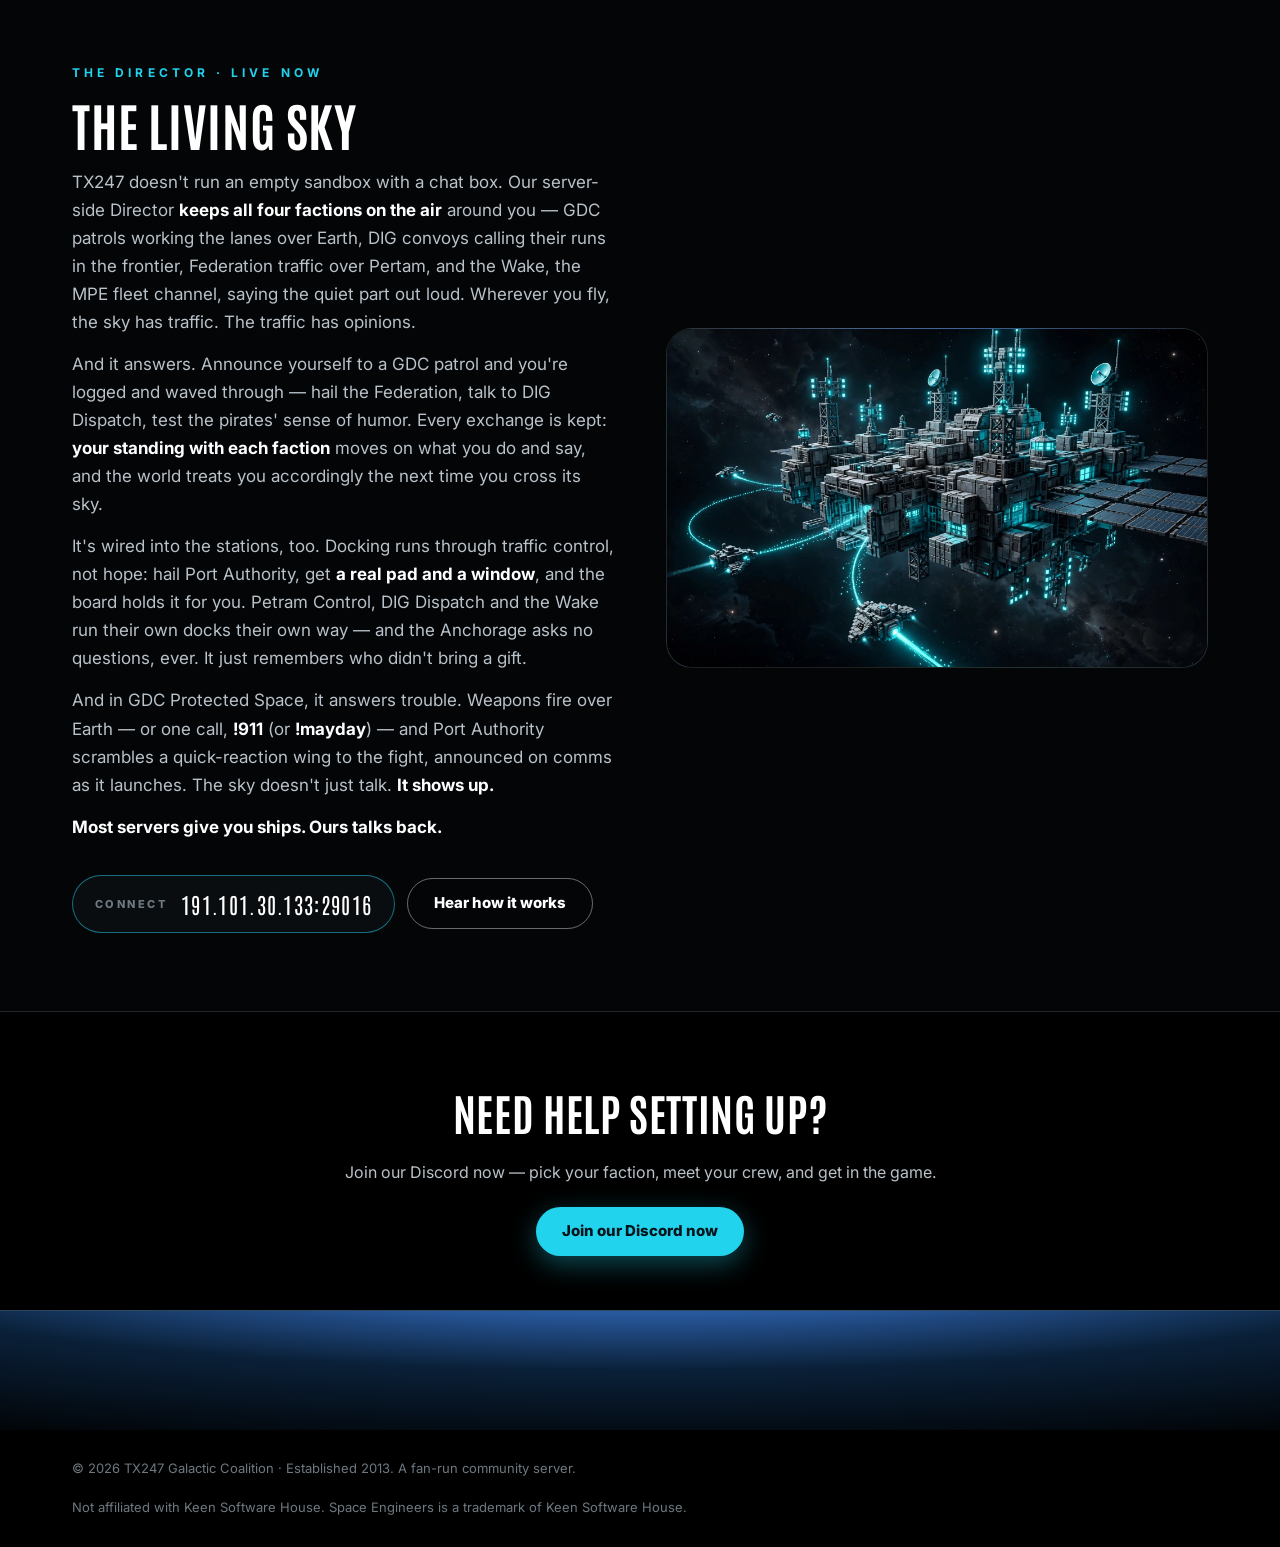
==== commit a13534f4: "Teach !911 / !mayday distress calls + gravity-well limit (Director v0.9.1 live)" ====
--- a/index.html
+++ b/index.html
@@ -128,7 +128,7 @@
       <p>TX247 doesn't run an empty sandbox with a chat box. Our server-side Director <b>keeps all four factions on the air</b> around you — GDC patrols working the lanes over Earth, DIG convoys calling their runs in the frontier, Federation traffic over Pertam, and the Wake, the MPE fleet channel, saying the quiet part out loud. Wherever you fly, the sky has traffic. The traffic has opinions.</p>
       <p>And it answers. Announce yourself to a GDC patrol and you're logged and waved through — hail the Federation, talk to DIG Dispatch, test the pirates' sense of humor. Every exchange is kept: <b>your standing with each faction</b> moves on what you do and say, and the world treats you accordingly the next time you cross its sky.</p>
       <p>It's wired into the stations, too. Docking runs through traffic control, not hope: hail Port Authority, get <b>a real pad and a window</b>, and the board holds it for you. Petram Control, DIG Dispatch and the Wake run their own docks their own way — and the Anchorage asks no questions, ever. It just remembers who didn't bring a gift.</p>
-      <p>And in GDC Protected Space, it answers trouble. Weapons fire over Earth — or one call, <b>!tx247 distress</b> — and Port Authority scrambles a quick-reaction wing to the fight, announced on comms as it launches. The sky doesn't just talk. <b>It shows up.</b></p>
+      <p>And in GDC Protected Space, it answers trouble. Weapons fire over Earth — or one call, <b>!911</b> (or <b>!mayday</b>) — and Port Authority scrambles a quick-reaction wing to the fight, announced on comms as it launches. The sky doesn't just talk. <b>It shows up.</b></p>
       <p><b>Most servers give you ships. Ours talks back.</b></p>
       <div>
         <span class="connect-chip"><span class="lbl">Connect</span> 191.101.30.133:29016</span>
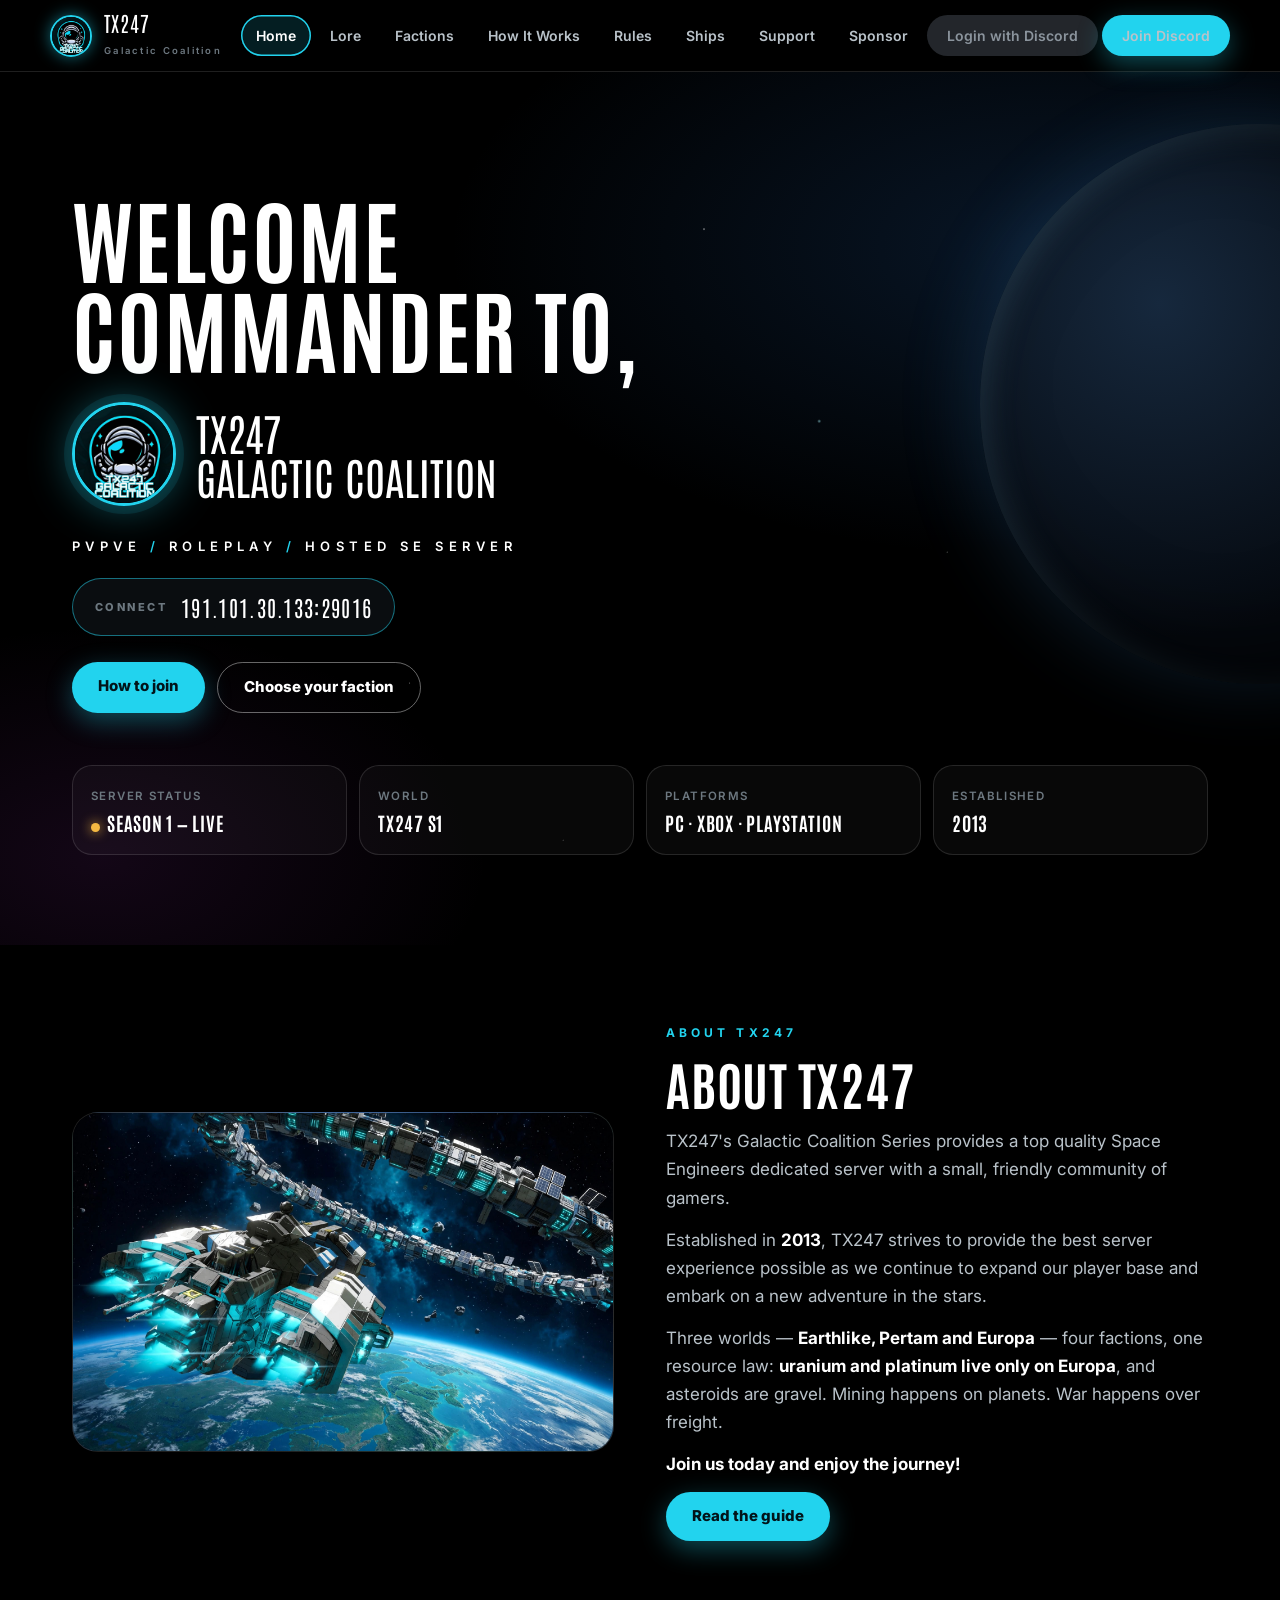
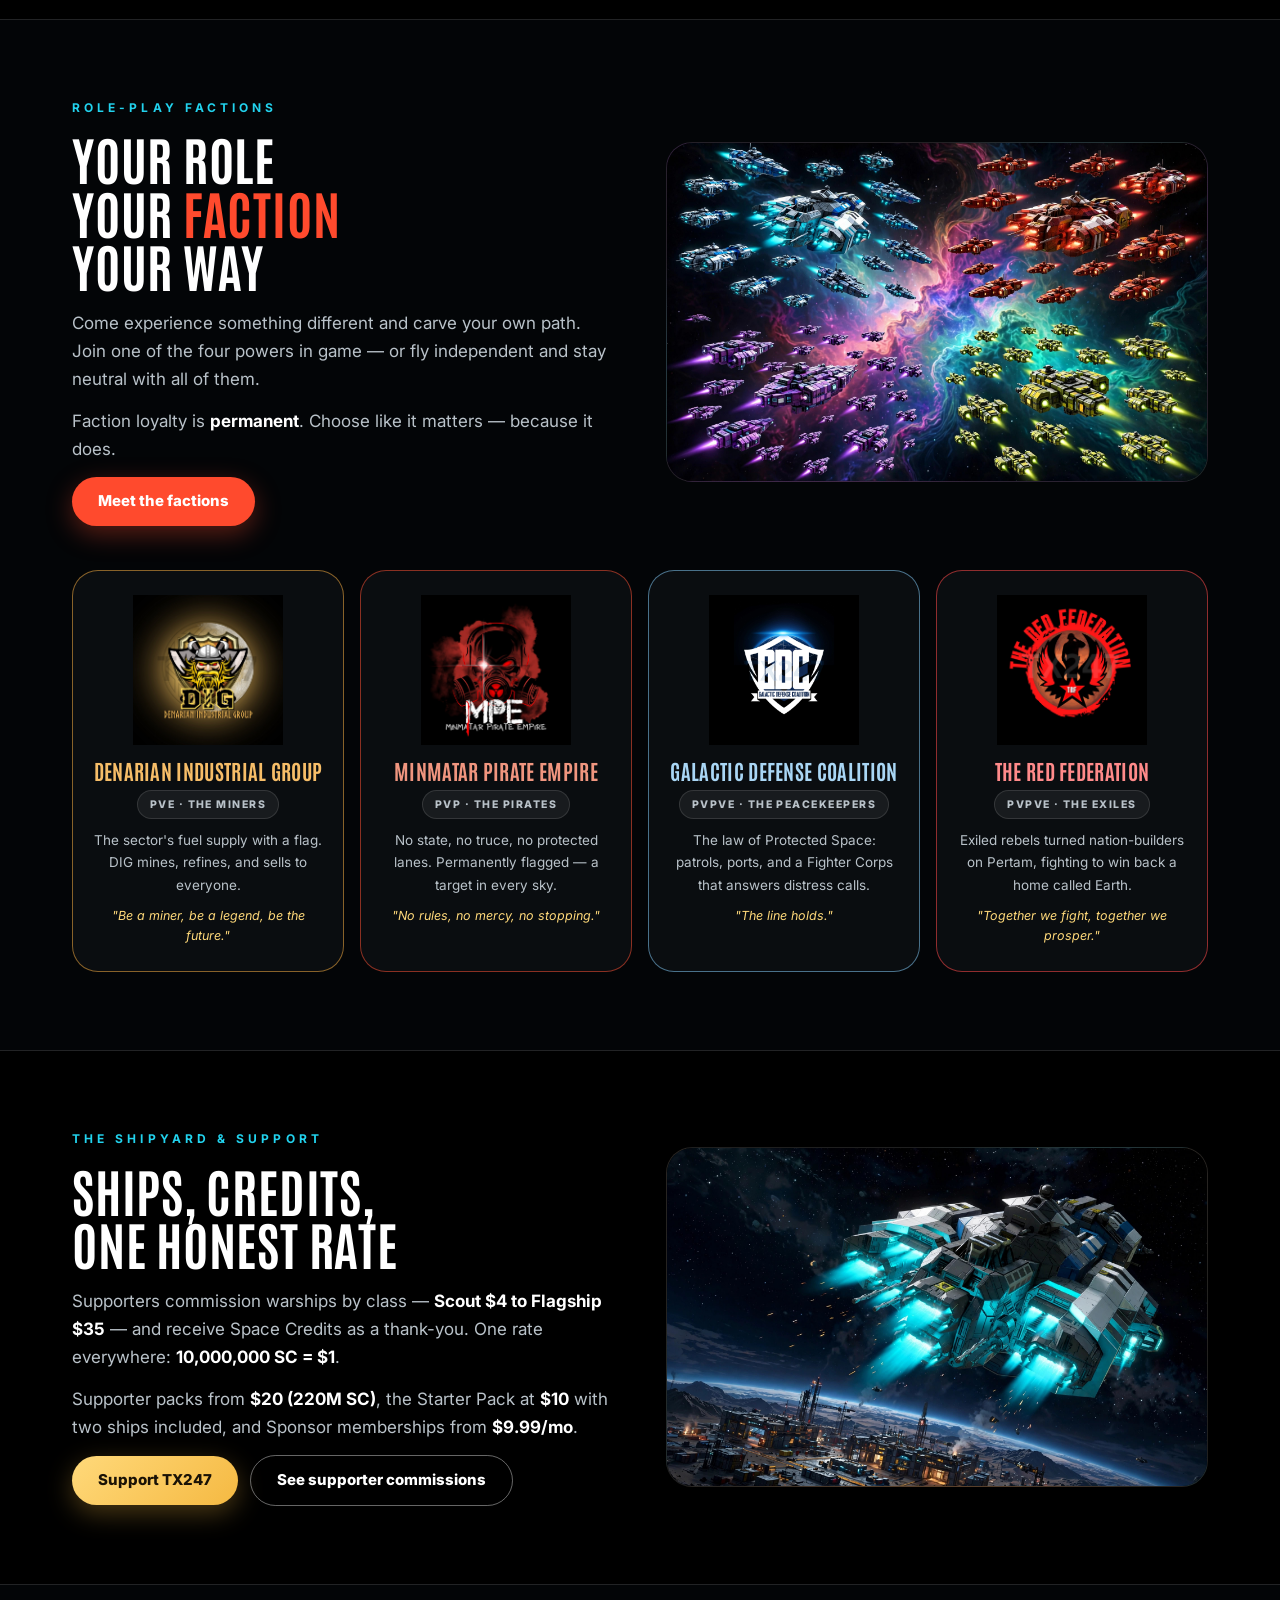
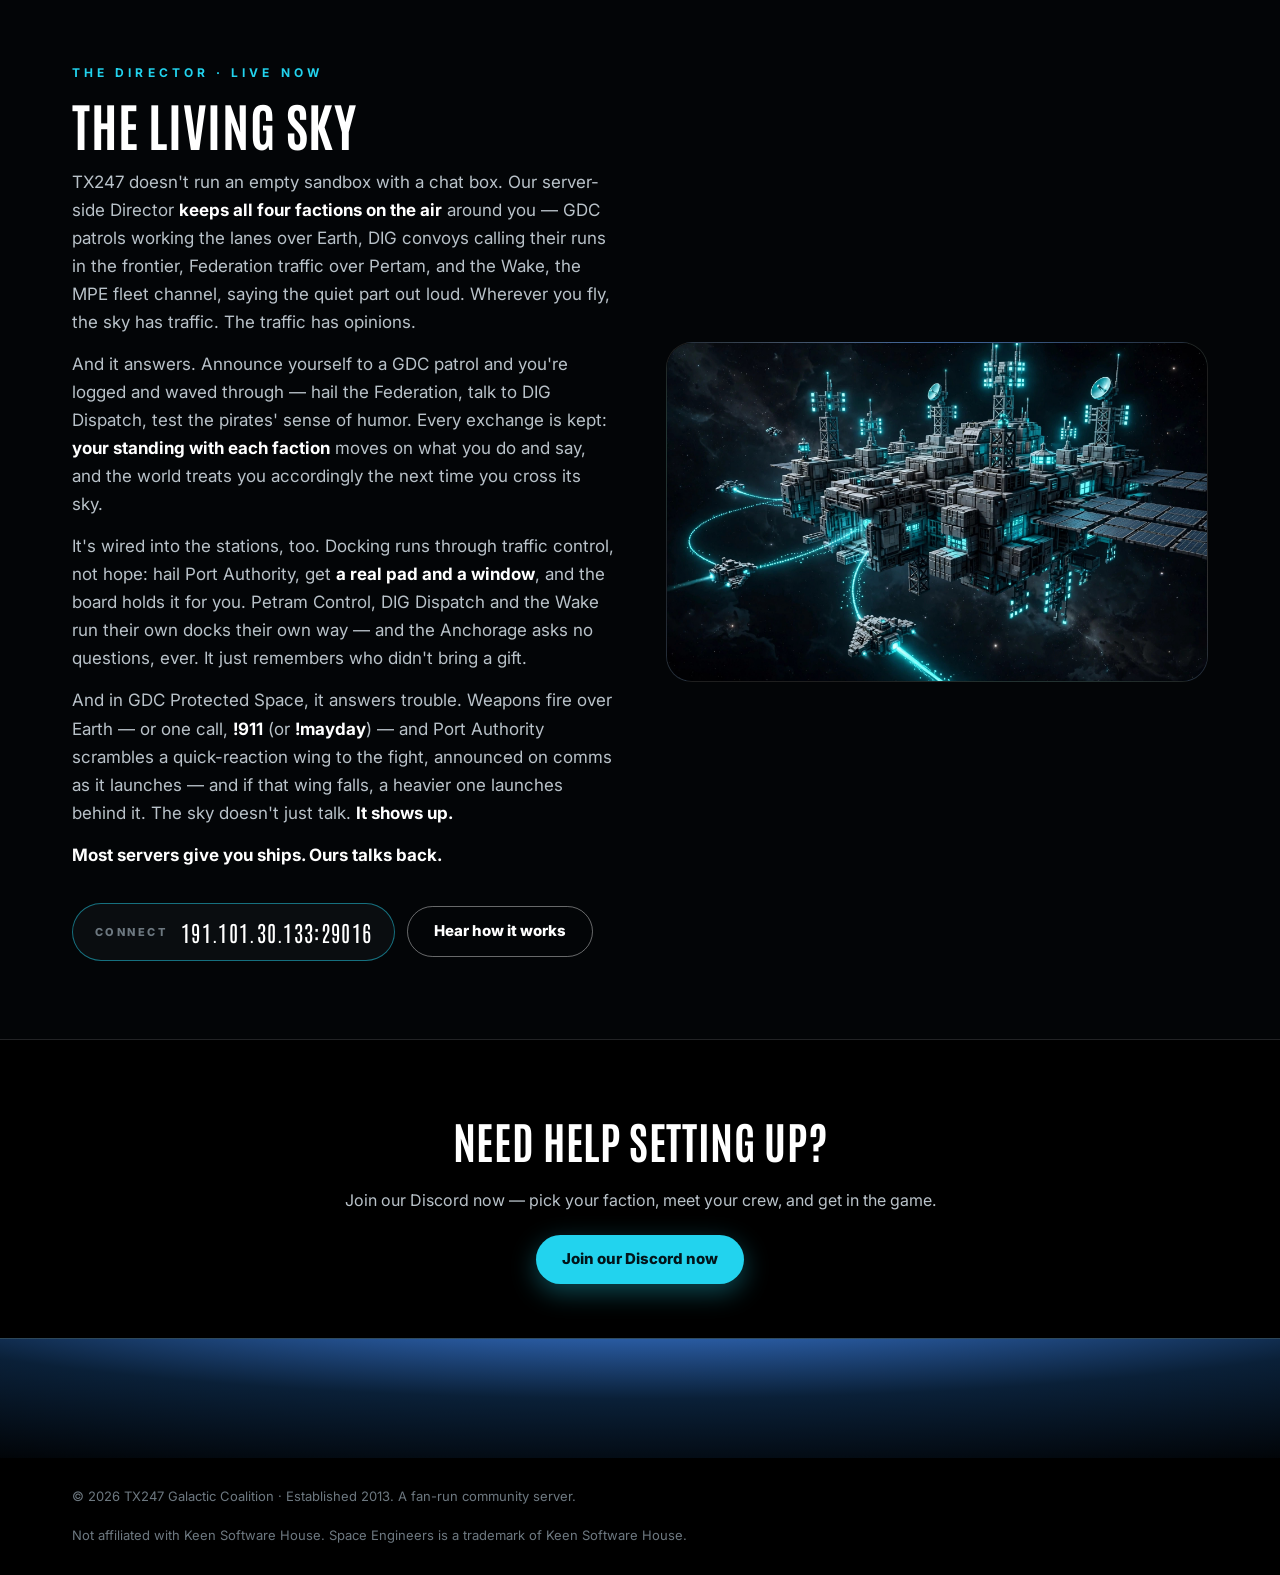
==== commit a1560a76: "Publish the full law: QRF escalation + Outlaw system (stars, escapes, payfine); MailBox claim live i" ====
--- a/index.html
+++ b/index.html
@@ -128,7 +128,7 @@
       <p>TX247 doesn't run an empty sandbox with a chat box. Our server-side Director <b>keeps all four factions on the air</b> around you — GDC patrols working the lanes over Earth, DIG convoys calling their runs in the frontier, Federation traffic over Pertam, and the Wake, the MPE fleet channel, saying the quiet part out loud. Wherever you fly, the sky has traffic. The traffic has opinions.</p>
       <p>And it answers. Announce yourself to a GDC patrol and you're logged and waved through — hail the Federation, talk to DIG Dispatch, test the pirates' sense of humor. Every exchange is kept: <b>your standing with each faction</b> moves on what you do and say, and the world treats you accordingly the next time you cross its sky.</p>
       <p>It's wired into the stations, too. Docking runs through traffic control, not hope: hail Port Authority, get <b>a real pad and a window</b>, and the board holds it for you. Petram Control, DIG Dispatch and the Wake run their own docks their own way — and the Anchorage asks no questions, ever. It just remembers who didn't bring a gift.</p>
-      <p>And in GDC Protected Space, it answers trouble. Weapons fire over Earth — or one call, <b>!911</b> (or <b>!mayday</b>) — and Port Authority scrambles a quick-reaction wing to the fight, announced on comms as it launches. The sky doesn't just talk. <b>It shows up.</b></p>
+      <p>And in GDC Protected Space, it answers trouble. Weapons fire over Earth — or one call, <b>!911</b> (or <b>!mayday</b>) — and Port Authority scrambles a quick-reaction wing to the fight, announced on comms as it launches — and if that wing falls, a heavier one launches behind it. The sky doesn't just talk. <b>It shows up.</b></p>
       <p><b>Most servers give you ships. Ours talks back.</b></p>
       <div>
         <span class="connect-chip"><span class="lbl">Connect</span> 191.101.30.133:29016</span>
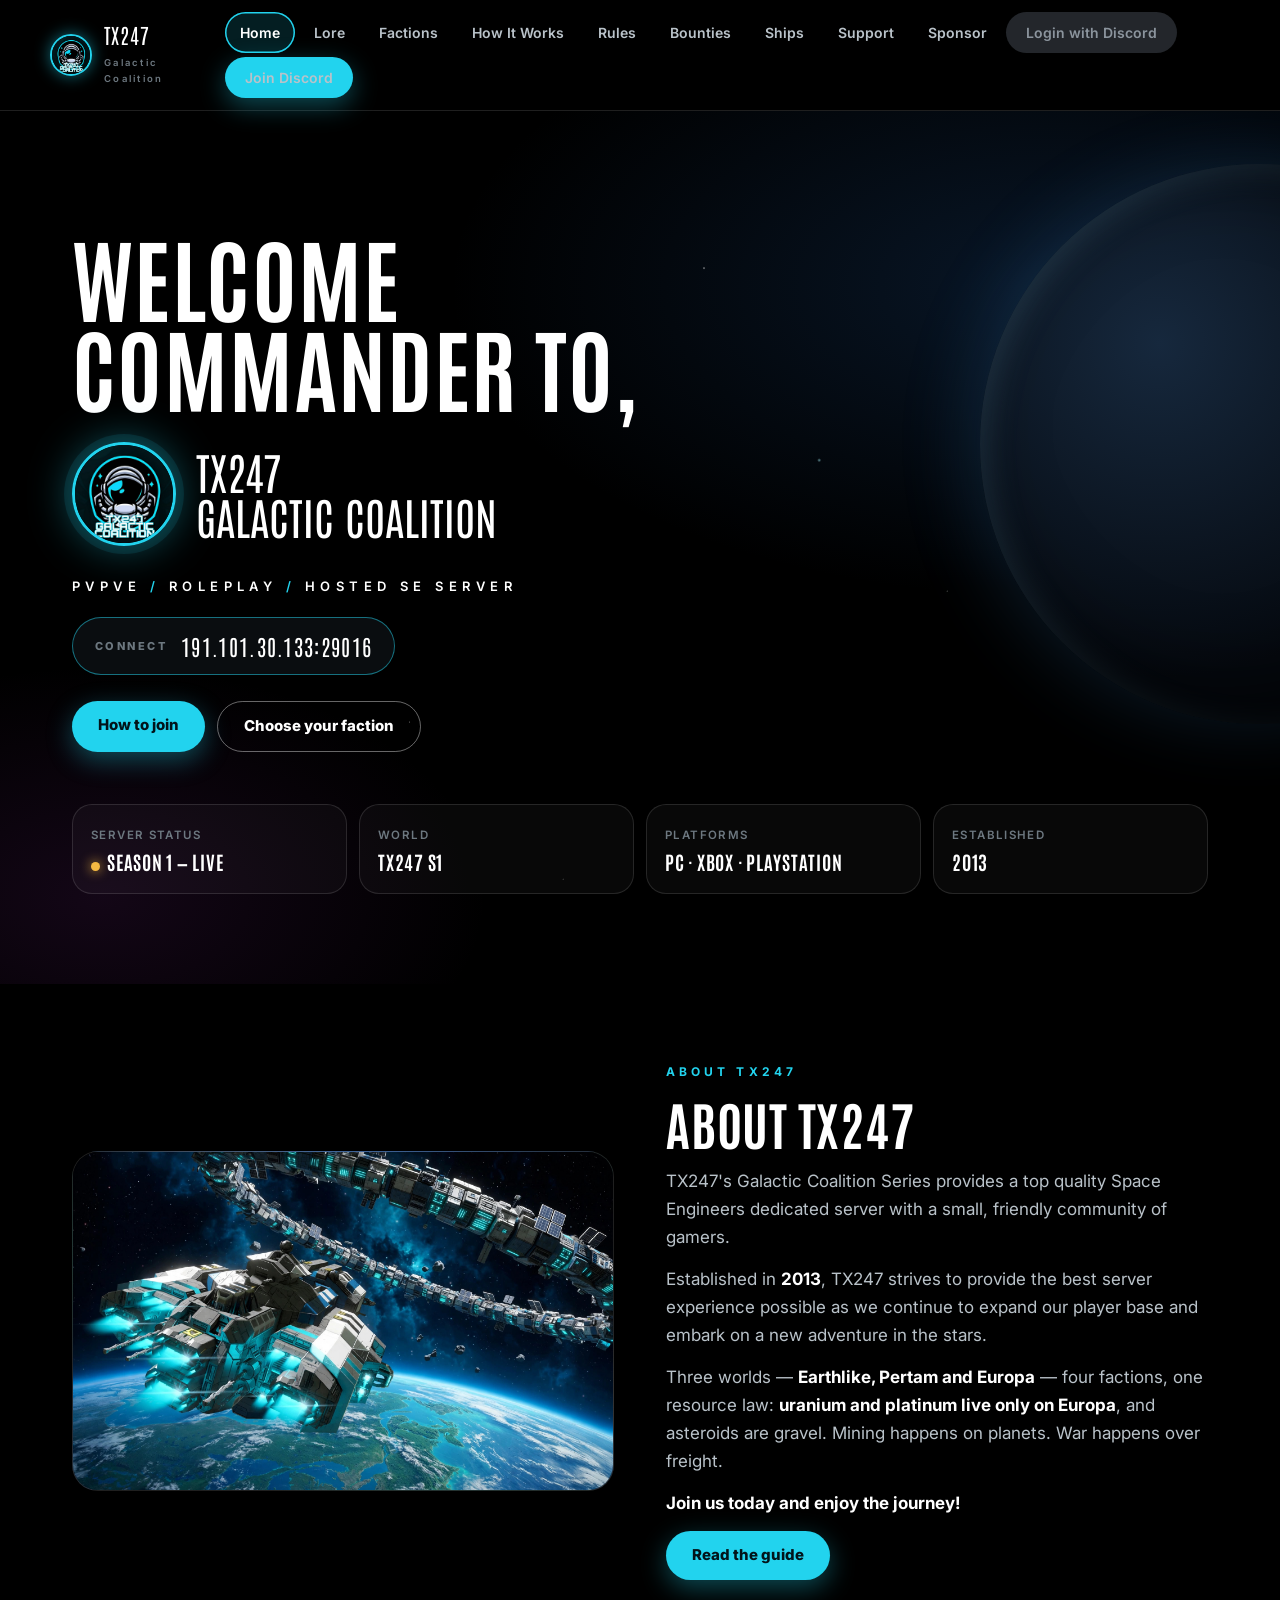
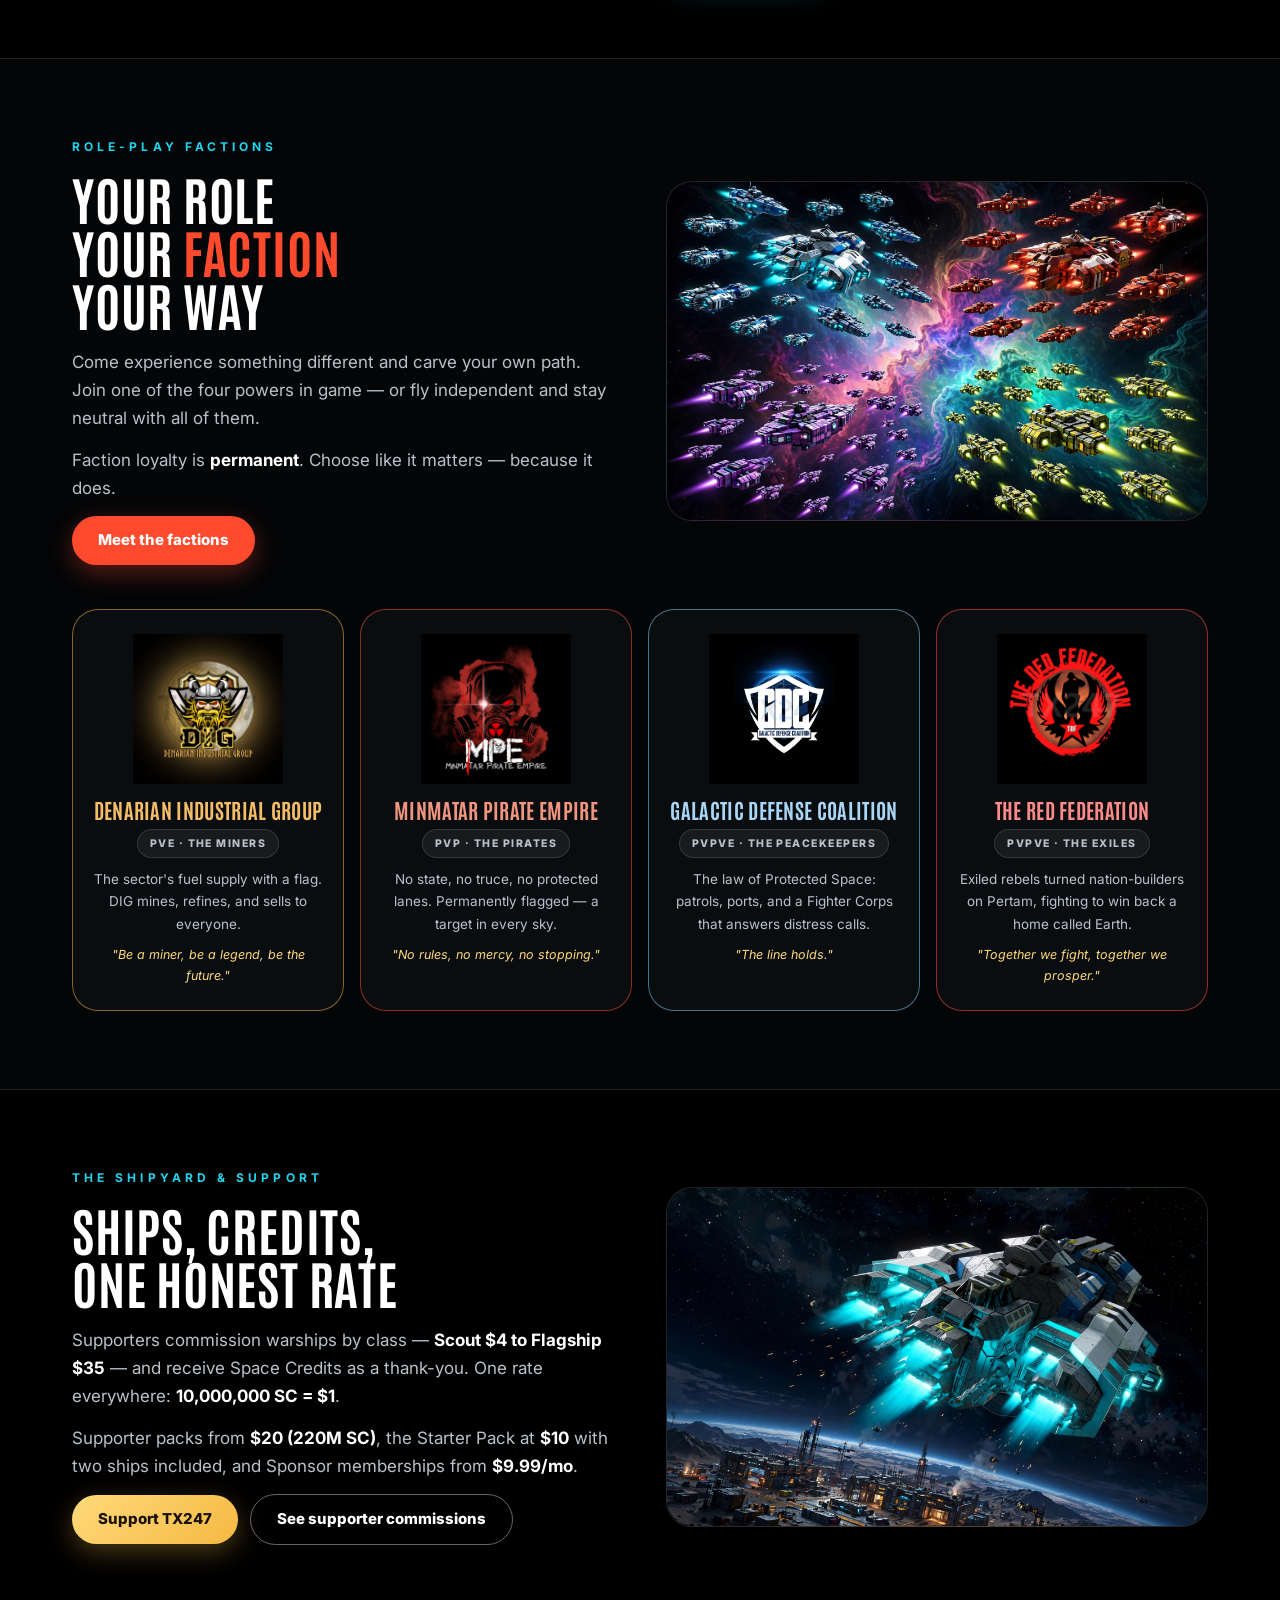
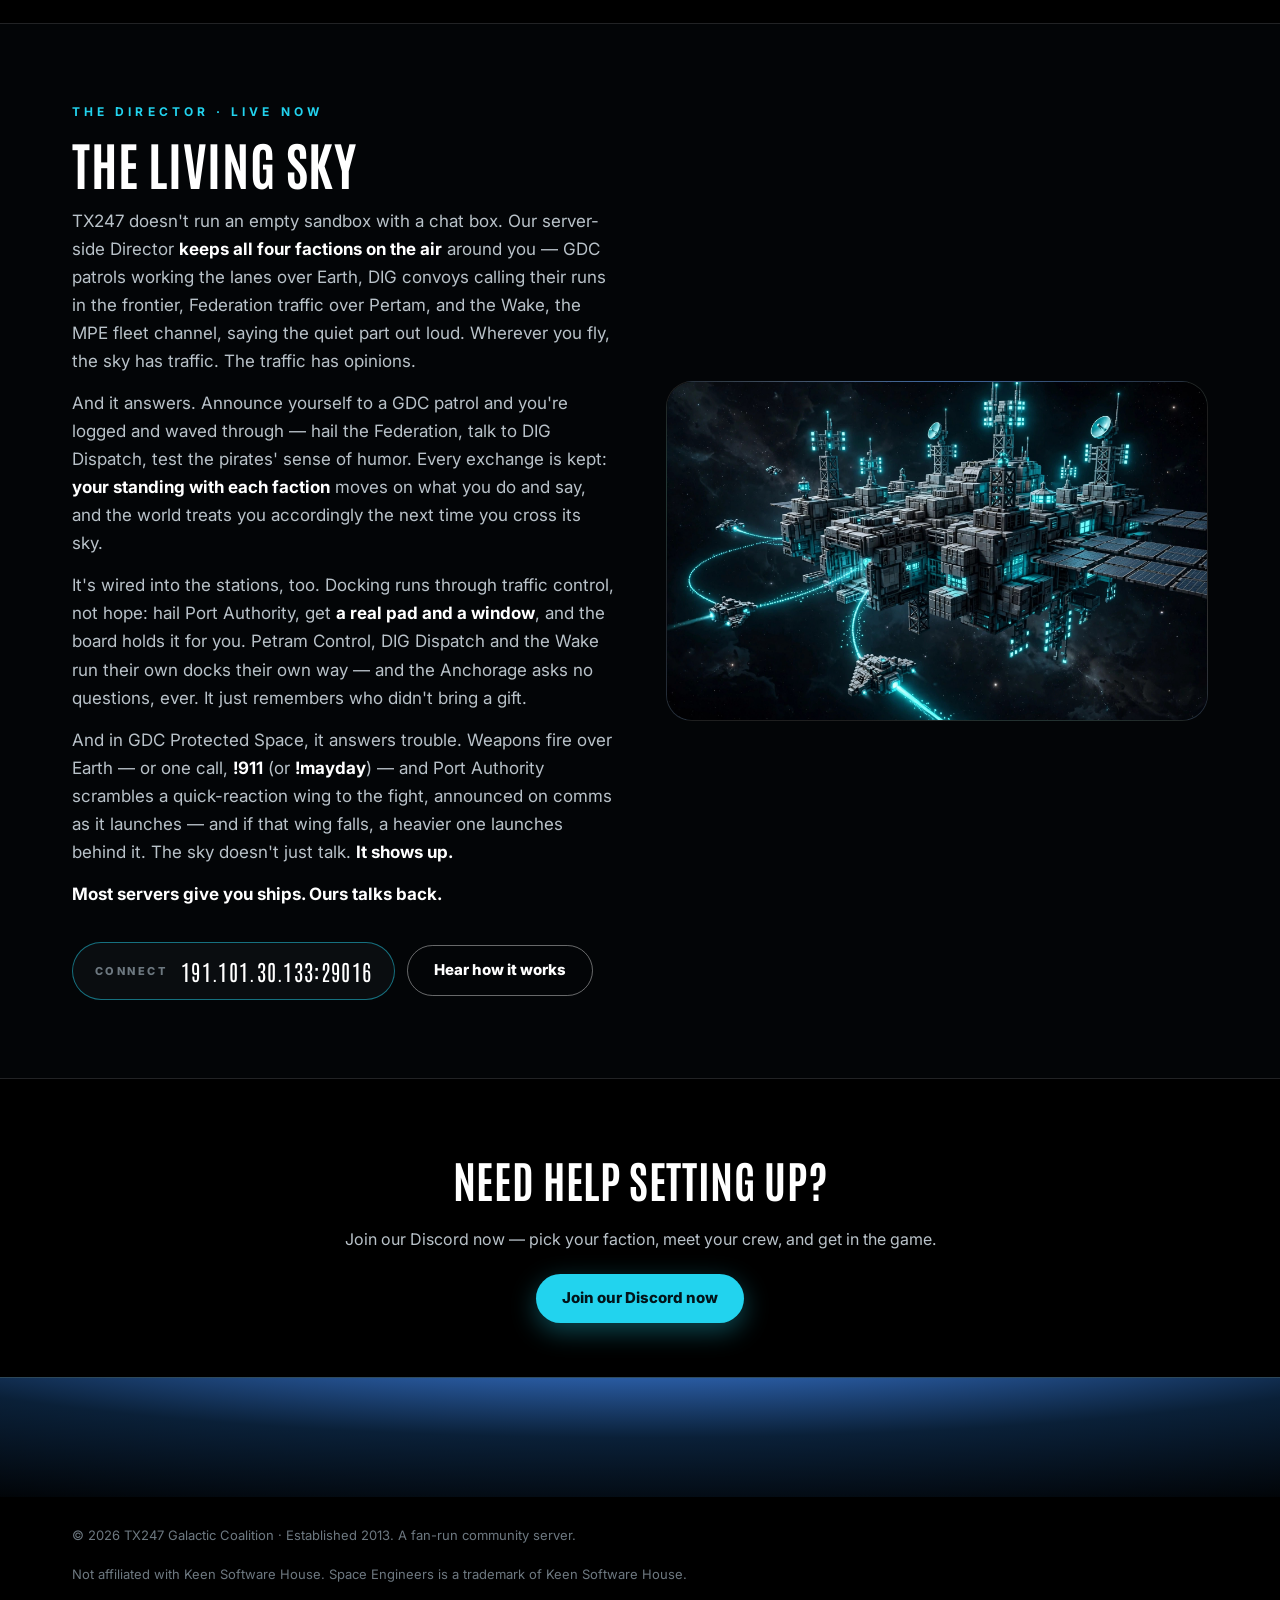
==== commit 86014100: "Wanted Board: new bounties page + Director snapshot export + nav link on all pages" ====
--- a/index.html
+++ b/index.html
@@ -16,6 +16,7 @@
     <a href="factions.html">Factions</a>
     <a href="how-it-works.html">How It Works</a>
     <a href="rules.html">Rules</a>
+    <a href="bounties.html">Bounties</a>
     <a href="ships.html">Ships</a>
     <a href="shop.html">Support</a>
     <a href="sponsor.html">Sponsor</a>
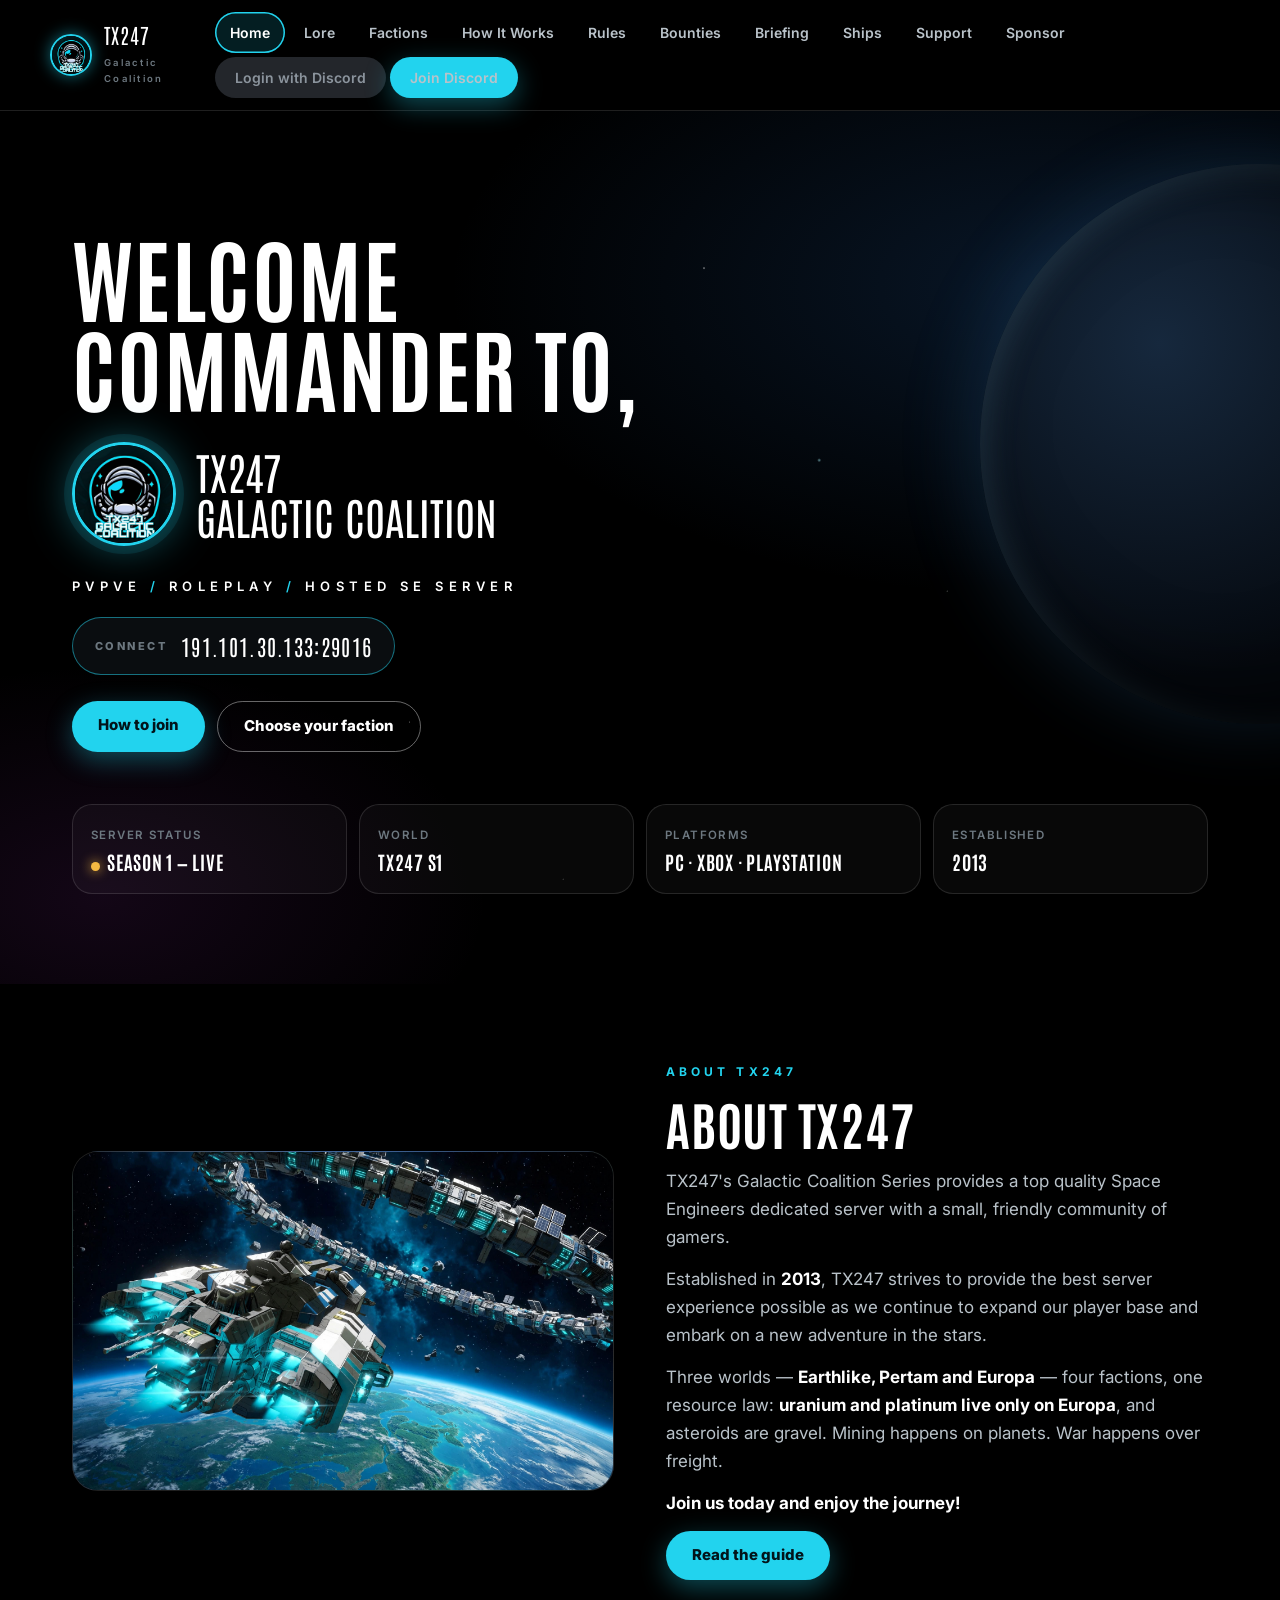
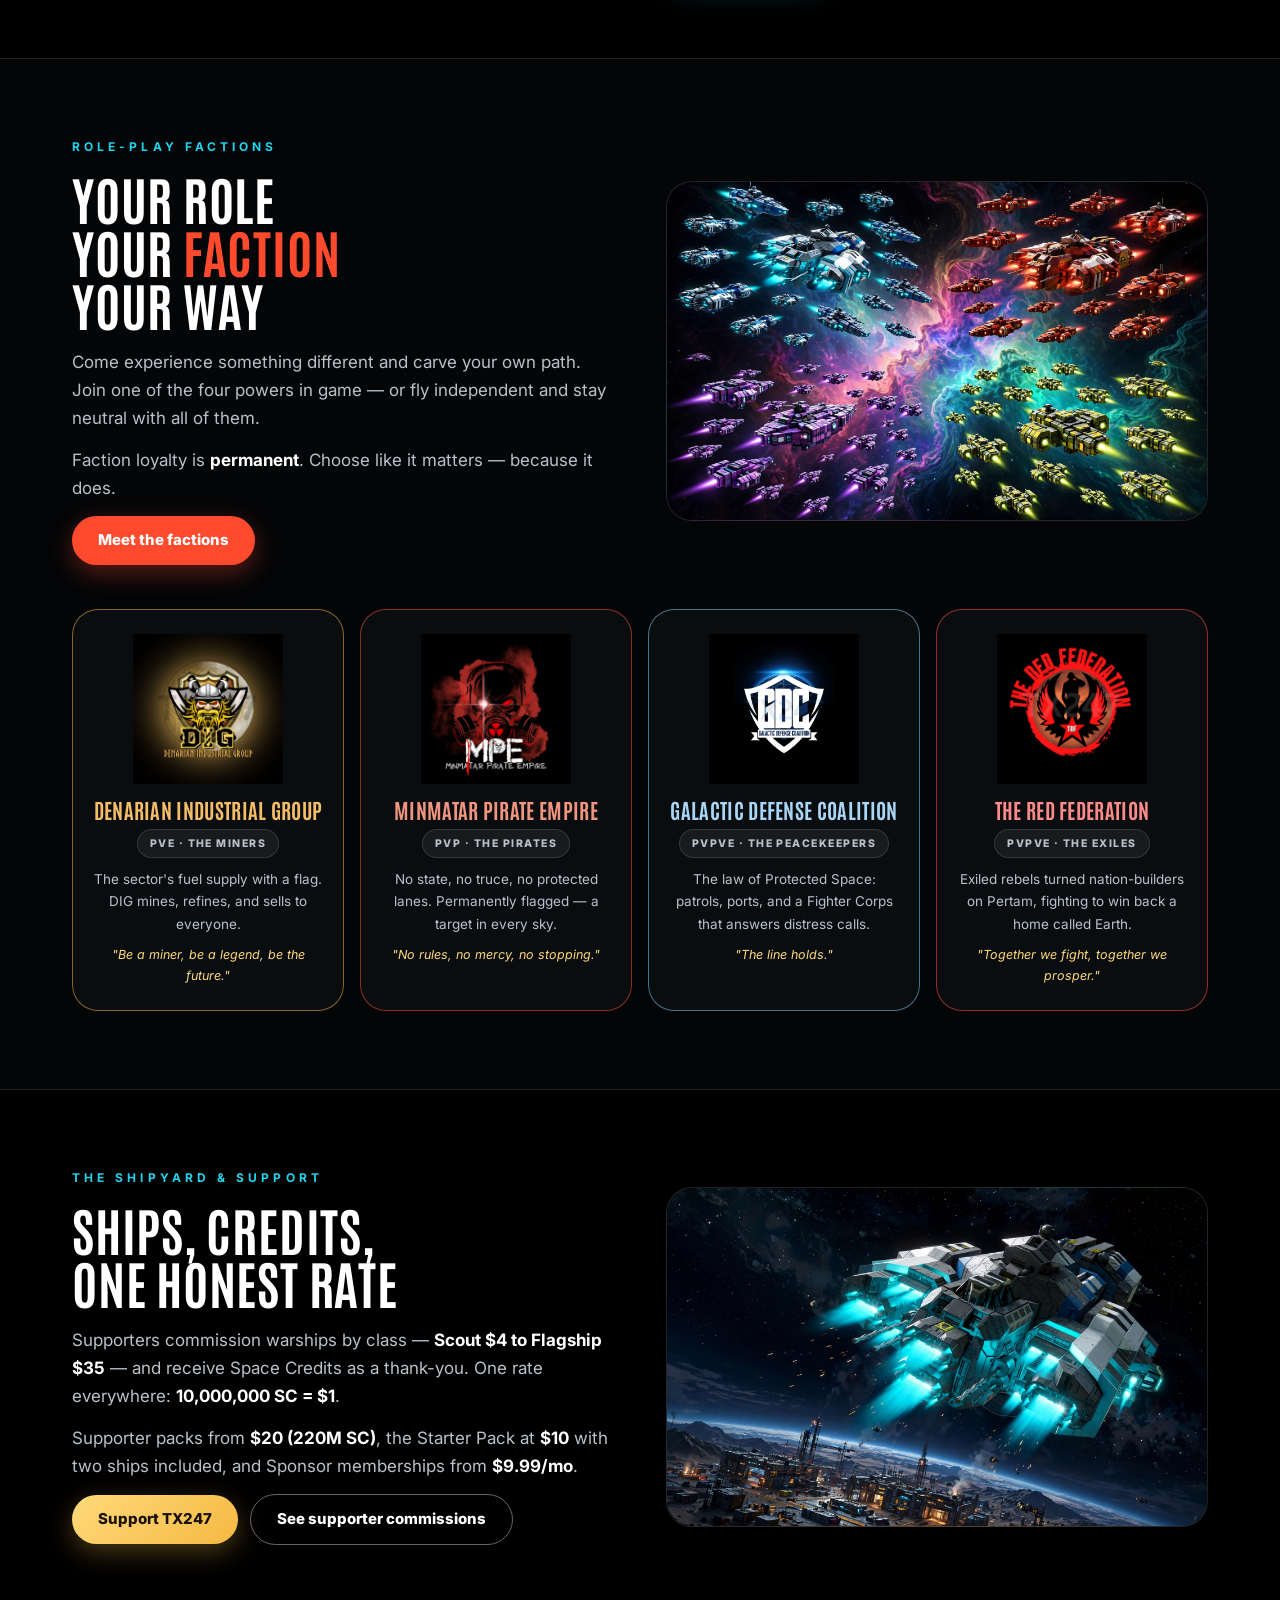
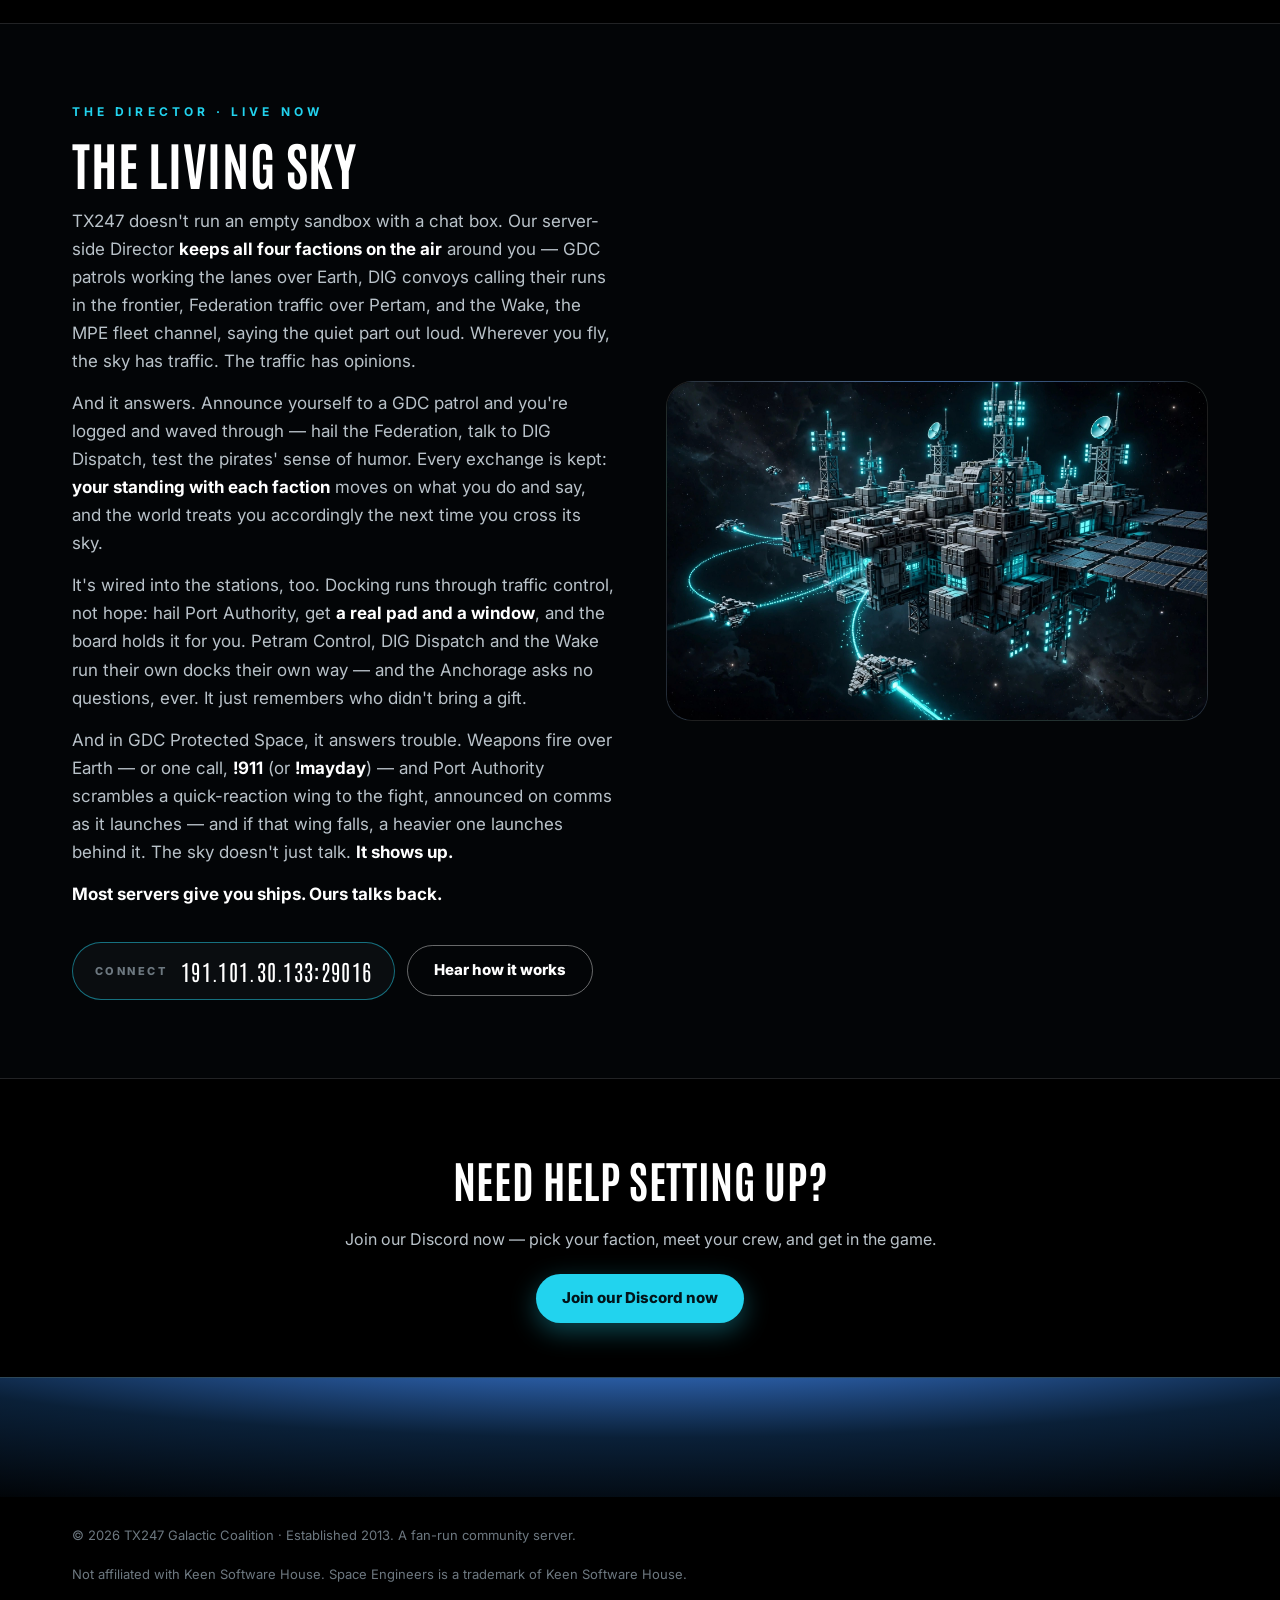
==== commit afc363f2: "Comms briefing terminal live: Admiral Vane audio briefing page (/briefing/) + nav link on all pages" ====
--- a/index.html
+++ b/index.html
@@ -16,7 +16,7 @@
     <a href="factions.html">Factions</a>
     <a href="how-it-works.html">How It Works</a>
     <a href="rules.html">Rules</a>
-    <a href="bounties.html">Bounties</a>
+    <a href="bounties.html">Bounties</a> <a href="briefing/">Briefing</a>
     <a href="ships.html">Ships</a>
     <a href="shop.html">Support</a>
     <a href="sponsor.html">Sponsor</a>
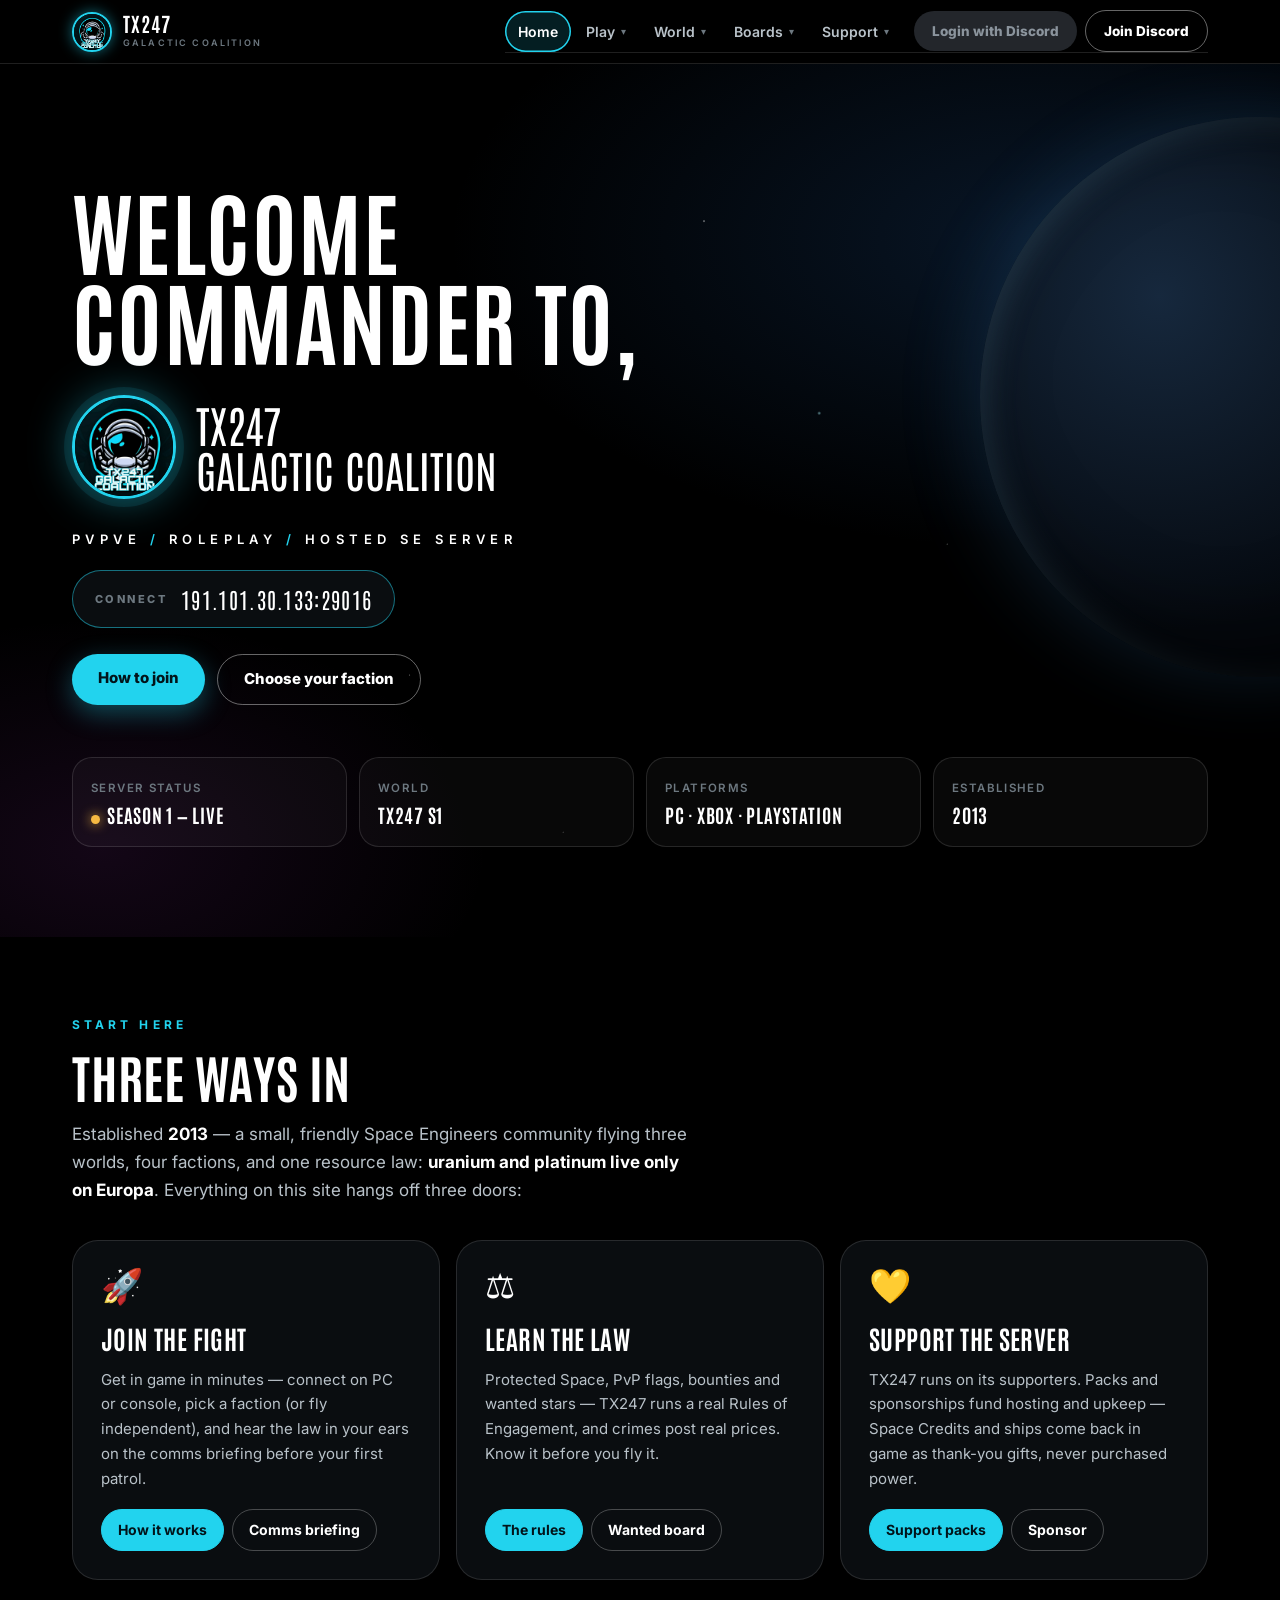
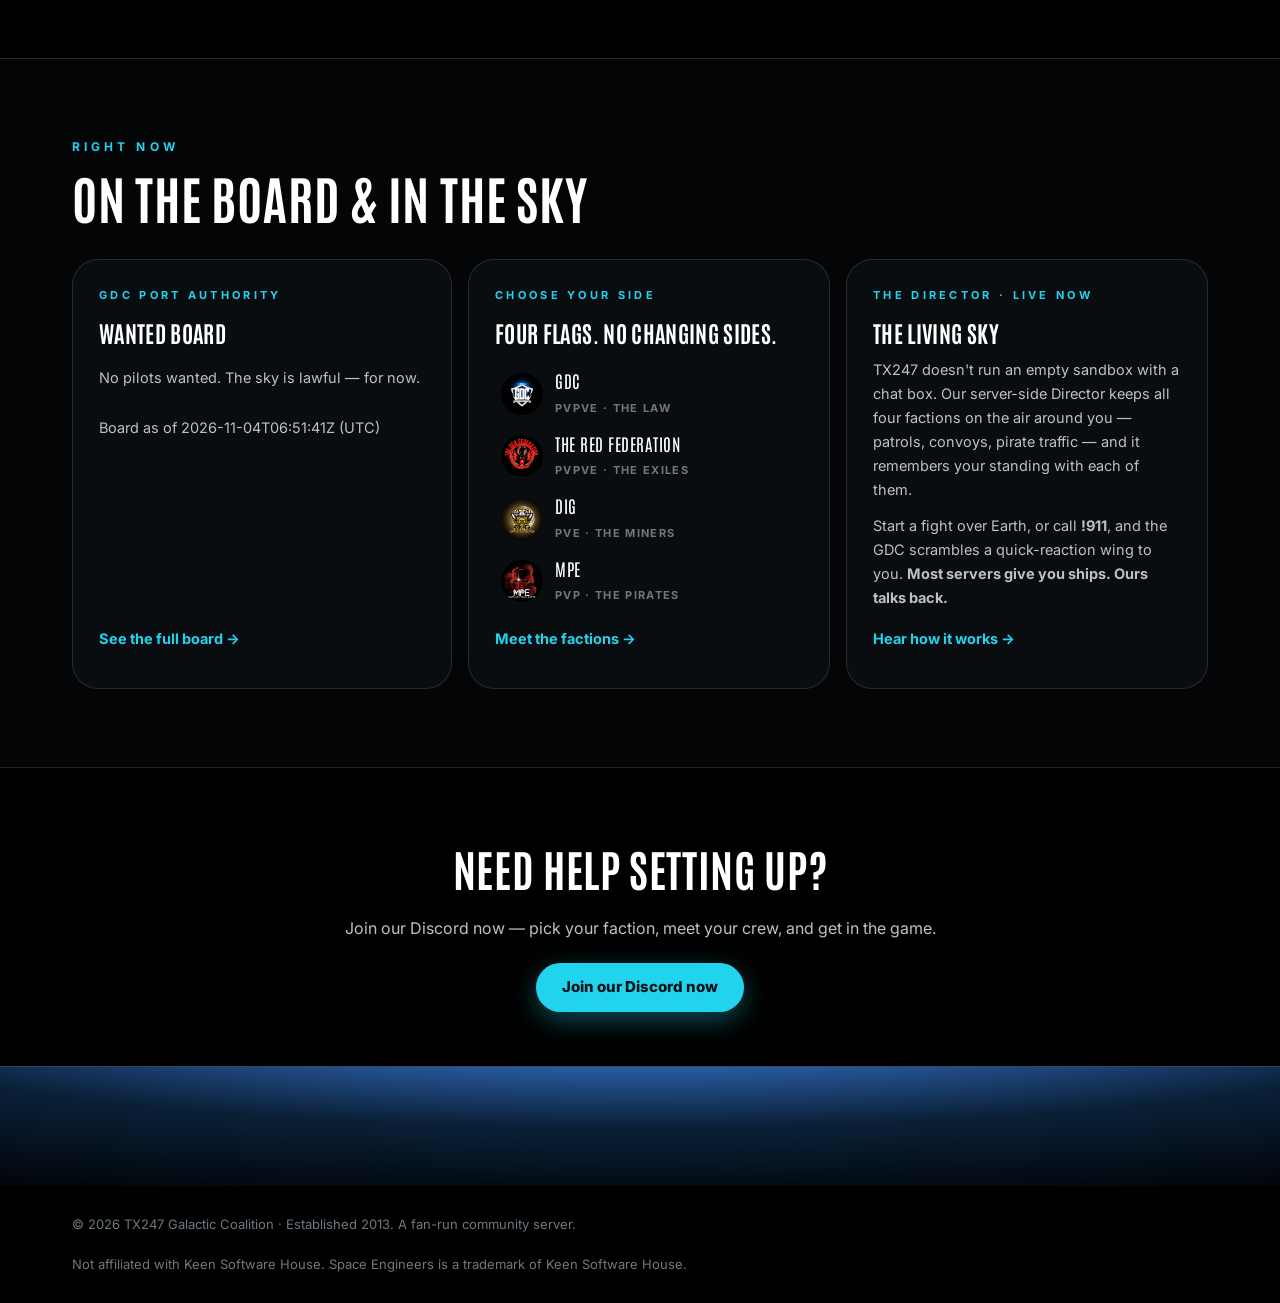
==== commit 5e231798: "Declutter redesign: slim dropdown nav, tabbed Rules/How It Works, short homepage - One slim sticky n" ====
--- a/index.html
+++ b/index.html
@@ -4,26 +4,48 @@
 <meta charset="UTF-8">
 <meta name="viewport" content="width=device-width, initial-scale=1.0">
 <title>TX247 Galactic Coalition — Server LIVE</title>
-<link rel="stylesheet" href="styles-v5.css">
+<link rel="stylesheet" href="styles.css">
+<link rel="stylesheet" href="css/nav.css">
 </head>
 <body>
 
-<nav><div class="wrap nav-in">
-  <a class="brand" href="index.html"><img src="img/logo.jpg" alt="TX247 logo"><span><span class="bt">TX247</span><small>Galactic Coalition</small></span></a>
-  <div class="nav-links">
-    <a href="index.html" class="on">Home</a>
-    <a href="lore.html">Lore</a>
-    <a href="factions.html">Factions</a>
-    <a href="how-it-works.html">How It Works</a>
-    <a href="rules.html">Rules</a>
-    <a href="bounties.html">Bounties</a> <a href="briefing/">Briefing</a>
-    <a href="ships.html">Ships</a>
-    <a href="shop.html">Support</a>
-    <a href="sponsor.html">Sponsor</a>
-    <a class="btn discord-login" href="how-it-works.html#website-accounts" style="padding:9px 20px">Login with Discord</a>
-    <a class="btn" href="#" style="padding:9px 20px">Join Discord</a>
-  </div>
-</div></nav>
+<header class="tx-nav" id="txNav">
+ <div class="tx-nav-in">
+  <a class="tx-brand" href="index.html"><img src="img/logo.jpg" alt="TX247 logo"><span><span class="tx-bt">TX247</span><small>Galactic Coalition</small></span></a>
+  <button class="tx-burger" type="button" aria-label="Toggle menu" aria-expanded="false"><span></span><span></span><span></span></button>
+  <nav class="tx-menu" aria-label="Site">
+   <a class="tx-link on" aria-current="page" href="index.html">Home</a>
+   <div class="tx-dd"><button class="tx-dd-btn" type="button" aria-haspopup="true" aria-expanded="false">Play <span class="tx-caret" aria-hidden="true">▾</span></button>
+    <div class="tx-dd-menu">
+     <a href="how-it-works.html">How It Works<small>Join, worlds, the Living Sky</small></a>
+     <a href="rules.html">Rules<small>PvP law, economy, conduct</small></a>
+     <a href="briefing/">Briefing<small>Comms audio terminal</small></a>
+    </div></div>
+   <div class="tx-dd"><button class="tx-dd-btn" type="button" aria-haspopup="true" aria-expanded="false">World <span class="tx-caret" aria-hidden="true">▾</span></button>
+    <div class="tx-dd-menu">
+     <a href="factions.html">Factions<small>The four powers</small></a>
+     <a href="ships.html">Ships<small>Supporter commissions</small></a>
+     <a href="lore.html">Lore<small>The story so far</small></a>
+    </div></div>
+   <div class="tx-dd"><button class="tx-dd-btn" type="button" aria-haspopup="true" aria-expanded="false">Boards <span class="tx-caret" aria-hidden="true">▾</span></button>
+    <div class="tx-dd-menu">
+     <a href="bounties.html">Wanted Board<small>Who the Coalition hunts</small></a>
+     <a href="roster.html">Crew Roster<small>Linked members · staff</small></a>
+    </div></div>
+   <div class="tx-dd"><button class="tx-dd-btn" type="button" aria-haspopup="true" aria-expanded="false">Support <span class="tx-caret" aria-hidden="true">▾</span></button>
+    <div class="tx-dd-menu">
+     <a href="shop.html">Support Packs<small>Space Credits, thank-you gifts</small></a>
+     <a href="sponsor.html">Sponsor<small>Membership, from $9.99/mo</small></a>
+     <a href="account.html">Your Account<small>Rank, faction, tier</small></a>
+    </div></div>
+   <span class="tx-actions">
+    <a class="tx-btn discord-login" href="how-it-works.html#website-accounts">Login with Discord</a>
+    <a class="tx-btn tx-btn-join" href="https://discord.gg/t7ATgXxg2k">Join Discord</a>
+   </span>
+  </nav>
+ </div>
+ <noscript><style>.tx-menu{display:flex!important}.tx-dd-menu{position:static;opacity:1;visibility:visible;transform:none;box-shadow:none;display:block}.tx-burger{display:none!important}</style></noscript>
+</header>
 
 <header class="hero"><div class="stars"></div><div class="planet"></div><div class="wrap">
   <div class="hero-grid">
@@ -50,100 +72,79 @@
 </div></header>
 
 <section><div class="wrap">
-  <div class="split">
-    <div class="visual space"><img src="img/art-station.jpg" alt="Orbital station ring in orbit above a lush blue-green planet"></div>
-    <div>
-      <div class="kickerline">About TX247</div>
-      <h2>About TX247</h2>
-      <p>TX247's Galactic Coalition Series provides a top quality Space Engineers dedicated server with a small, friendly community of gamers.</p>
-      <p>Established in <b>2013</b>, TX247 strives to provide the best server experience possible as we continue to expand our player base and embark on a new adventure in the stars.</p>
-      <p>Three worlds — <b>Earthlike, Pertam and Europa</b> — four factions, one resource law: <b>uranium and platinum live only on Europa</b>, and asteroids are gravel. Mining happens on planets. War happens over freight.</p>
-      <p><b>Join us today and enjoy the journey!</b></p>
-      <a class="btn" href="how-it-works.html">Read the guide</a>
+  <div class="sec-head">
+    <div class="kickerline">Start Here</div>
+    <h2>Three ways in</h2>
+    <p>Established <b>2013</b> — a small, friendly Space Engineers community flying three worlds, four factions, and one resource law: <b>uranium and platinum live only on Europa</b>. Everything on this site hangs off three doors:</p>
+  </div>
+  <div class="paths">
+    <div class="path-card">
+      <div class="picon">🚀</div>
+      <h3>Join the fight</h3>
+      <p>Get in game in minutes — connect on PC or console, pick a faction (or fly independent), and hear the law in your ears on the comms briefing before your first patrol.</p>
+      <div class="plinks">
+        <a href="how-it-works.html">How it works</a>
+        <a href="briefing/">Comms briefing</a>
+      </div>
+    </div>
+    <div class="path-card">
+      <div class="picon">⚖️</div>
+      <h3>Learn the law</h3>
+      <p>Protected Space, PvP flags, bounties and wanted stars — TX247 runs a real Rules of Engagement, and crimes post real prices. Know it before you fly it.</p>
+      <div class="plinks">
+        <a href="rules.html">The rules</a>
+        <a href="bounties.html">Wanted board</a>
+      </div>
+    </div>
+    <div class="path-card">
+      <div class="picon">💛</div>
+      <h3>Support the server</h3>
+      <p>TX247 runs on its supporters. Packs and sponsorships fund hosting and upkeep — Space Credits and ships come back in game as thank-you gifts, never purchased power.</p>
+      <div class="plinks">
+        <a href="shop.html">Support packs</a>
+        <a href="sponsor.html">Sponsor</a>
+      </div>
     </div>
   </div>
 </div></section>
 
 <section class="alt"><div class="wrap">
-  <div class="split" style="margin-bottom:44px">
-    <div>
-      <div class="kickerline">Role-Play Factions</div>
-      <h2>Your Role<br>Your <span class="red">Faction</span><br>Your Way</h2>
-      <p>Come experience something different and carve your own path. Join one of the four powers in game — or fly independent and stay neutral with all of them.</p>
-      <p>Faction loyalty is <b>permanent</b>. Choose like it matters — because it does.</p>
-      <a class="btn red" href="factions.html">Meet the factions</a>
-    </div>
-    <div class="visual neon"><img src="img/art-fleet.jpg" alt="Four faction warship fleets maneuvering in a nebula"></div>
-  </div>
-  <div class="factions">
-    <div class="fcard dig">
-      <div class="art"><img src="img/dig.png" alt="Denarian Industrial Group emblem"></div>
-      <h3>Denarian Industrial Group</h3>
-      <span class="tag">PvE · The Miners</span>
-      <p>The sector's fuel supply with a flag. DIG mines, refines, and sells to everyone.</p>
-      <div class="motto">"Be a miner, be a legend, be the future."</div>
-    </div>
-    <div class="fcard mpe">
-      <div class="art"><img src="img/mpe.png" alt="Minmatar Pirate Empire emblem"></div>
-      <h3>Minmatar Pirate Empire</h3>
-      <span class="tag">PvP · The Pirates</span>
-      <p>No state, no truce, no protected lanes. Permanently flagged — a target in every sky.</p>
-      <div class="motto">"No rules, no mercy, no stopping."</div>
-    </div>
-    <div class="fcard gdc">
-      <div class="art"><img src="img/gdc.jpg" alt="Galactic Defense Coalition emblem"></div>
-      <h3>Galactic Defense Coalition</h3>
-      <span class="tag">PvPvE · The Peacekeepers</span>
-      <p>The law of Protected Space: patrols, ports, and a Fighter Corps that answers distress calls.</p>
-      <div class="motto">"The line holds."</div>
-    </div>
-    <div class="fcard trf">
-      <div class="art"><img src="img/trf.png" alt="The Red Federation emblem"></div>
-      <h3>The Red Federation</h3>
-      <span class="tag">PvPvE · The Exiles</span>
-      <p>Exiled rebels turned nation-builders on Pertam, fighting to win back a home called Earth.</p>
-      <div class="motto">"Together we fight, together we prosper."</div>
-    </div>
-  </div>
-</div></section>
-
-<section><div class="wrap">
-  <div class="split">
-    <div>
-      <div class="kickerline">The Shipyard &amp; Support</div>
-      <h2>Ships, credits,<br>one honest rate</h2>
-      <p>Supporters commission warships by class — <b>Scout $4 to Flagship $35</b> — and receive Space Credits as a thank-you. One rate everywhere: <b>10,000,000 SC = $1</b>.</p>
-      <p>Supporter packs from <b>$20 (220M SC)</b>, the Starter Pack at <b>$10</b> with two ships included, and Sponsor memberships from <b>$9.99/mo</b>.</p>
-      <a class="btn gold" href="shop.html">Support TX247</a>
-      <a class="btn ghost" href="ships.html" style="margin-left:8px">See supporter commissions</a>
-    </div>
-    <div class="visual warm"><img src="img/art-launch.jpg" alt="Armored warship lifting off from a planetary shipyard at dusk"></div>
-  </div>
-</div></section>
-
-<section class="alt"><div class="wrap">
-  <div class="split">
-    <div>
-      <div class="kickerline">The Director · Live Now</div>
-      <h2>The Living Sky</h2>
-      <p>TX247 doesn't run an empty sandbox with a chat box. Our server-side Director <b>keeps all four factions on the air</b> around you — GDC patrols working the lanes over Earth, DIG convoys calling their runs in the frontier, Federation traffic over Pertam, and the Wake, the MPE fleet channel, saying the quiet part out loud. Wherever you fly, the sky has traffic. The traffic has opinions.</p>
-      <p>And it answers. Announce yourself to a GDC patrol and you're logged and waved through — hail the Federation, talk to DIG Dispatch, test the pirates' sense of humor. Every exchange is kept: <b>your standing with each faction</b> moves on what you do and say, and the world treats you accordingly the next time you cross its sky.</p>
-      <p>It's wired into the stations, too. Docking runs through traffic control, not hope: hail Port Authority, get <b>a real pad and a window</b>, and the board holds it for you. Petram Control, DIG Dispatch and the Wake run their own docks their own way — and the Anchorage asks no questions, ever. It just remembers who didn't bring a gift.</p>
-      <p>And in GDC Protected Space, it answers trouble. Weapons fire over Earth — or one call, <b>!911</b> (or <b>!mayday</b>) — and Port Authority scrambles a quick-reaction wing to the fight, announced on comms as it launches — and if that wing falls, a heavier one launches behind it. The sky doesn't just talk. <b>It shows up.</b></p>
-      <p><b>Most servers give you ships. Ours talks back.</b></p>
-      <div>
-        <span class="connect-chip"><span class="lbl">Connect</span> 191.101.30.133:29016</span>
-        <a class="btn ghost" href="how-it-works.html" style="margin-left:8px">Hear how it works</a>
-      </div>
-    </div>
-    <div class="visual space"><img src="img/art-comms.jpg" alt="Traffic-control station with glowing comms arrays guiding ships on approach"></div>
+  <div class="sec-head">
+    <div class="kickerline">Right Now</div>
+    <h2>On the board &amp; in the sky</h2>
+  </div>
+  <div class="hl-grid">
+    <div class="hl-panel">
+      <div class="hl-kick">GDC Port Authority</div>
+      <h3>Wanted Board</h3>
+      <div id="hl-board"><p class="hl-empty">Reading the board…</p></div>
+      <p class="hl-more"><a href="bounties.html">See the full board →</a></p>
+    </div>
+    <div class="hl-panel">
+      <div class="hl-kick">Choose Your Side</div>
+      <h3>Four flags. No changing sides.</h3>
+      <ul class="mini-fac">
+        <li><a href="factions.html"><img src="img/gdc.jpg" alt="GDC emblem"><span><span class="mf-name">GDC</span><span class="mf-tag">PvPvE · The Law</span></span></a></li>
+        <li><a href="factions.html"><img src="img/trf.png" alt="TRF emblem"><span><span class="mf-name">The Red Federation</span><span class="mf-tag">PvPvE · The Exiles</span></span></a></li>
+        <li><a href="factions.html"><img src="img/dig.png" alt="DIG emblem"><span><span class="mf-name">DIG</span><span class="mf-tag">PvE · The Miners</span></span></a></li>
+        <li><a href="factions.html"><img src="img/mpe.png" alt="MPE emblem"><span><span class="mf-name">MPE</span><span class="mf-tag">PvP · The Pirates</span></span></a></li>
+      </ul>
+      <p class="hl-more"><a href="factions.html">Meet the factions →</a></p>
+    </div>
+    <div class="hl-panel">
+      <div class="hl-kick">The Director · Live Now</div>
+      <h3>The Living Sky</h3>
+      <p>TX247 doesn't run an empty sandbox with a chat box. Our server-side Director keeps all four factions on the air around you — patrols, convoys, pirate traffic — and it remembers your standing with each of them.</p>
+      <p>Start a fight over Earth, or call <b>!911</b>, and the GDC scrambles a quick-reaction wing to you. <b>Most servers give you ships. Ours talks back.</b></p>
+      <p class="hl-more"><a href="how-it-works.html#living-sky">Hear how it works →</a></p>
+    </div>
   </div>
 </div></section>
 
 <section class="discord-cta" id="join"><div class="wrap">
   <h2>Need help setting up?</h2>
   <p>Join our Discord now — pick your faction, meet your crew, and get in the game.</p>
-  <a class="btn" href="#">Join our Discord now</a>
+  <a class="btn" href="https://discord.gg/t7ATgXxg2k">Join our Discord now</a>
 </div></section>
 <div class="earthband"></div>
 
@@ -153,5 +154,68 @@
 </div></footer>
 <script src="js/auth-config.js"></script>
 <script src="js/auth.js"></script>
+<script src="js/site.js"></script>
+<script>
+/* Homepage highlights: top of the wanted board, from the same snapshot
+   the board page reads. Fails silently to the lawful-sky text. */
+(function () {
+  var box = document.getElementById('hl-board');
+  if (!box) return;
+  function fmtSc(n) {
+    var v = Number(n);
+    return isFinite(v) ? v.toLocaleString('en-US') + ' SC' : String(n);
+  }
+  function pick(row, keys) {
+    for (var i = 0; i < keys.length; i++) {
+      if (row[keys[i]] !== undefined && row[keys[i]] !== null) return row[keys[i]];
+    }
+    return undefined;
+  }
+  fetch('bounties-snapshot.json', { cache: 'no-store' })
+    .then(function (res) { if (!res.ok) throw new Error('no snapshot'); return res.json(); })
+    .then(function (data) {
+      var rows = (data && Array.isArray(data.wanted)) ? data.wanted.slice(0, 3) : [];
+      box.innerHTML = '';
+      if (!rows.length) {
+        var p = document.createElement('p');
+        p.className = 'hl-empty';
+        p.textContent = 'No pilots wanted. The sky is lawful — for now.';
+        box.appendChild(p);
+      } else {
+        var ul = document.createElement('ul');
+        ul.className = 'hl-wanted';
+        rows.forEach(function (row) {
+          var li = document.createElement('li');
+          var stars = Math.max(0, Math.min(5, Math.floor(Number(pick(row, ['stars', 'Stars'])) || 0)));
+          var s = document.createElement('span');
+          s.className = 'stars';
+          s.textContent = stars ? new Array(stars + 1).join('★') : '—';
+          var who = document.createElement('span');
+          who.className = 'who';
+          who.textContent = String(pick(row, ['name', 'Name', 'displayName', 'pilot']) || 'Unknown pilot');
+          var amt = document.createElement('span');
+          amt.className = 'amt';
+          amt.textContent = fmtSc(pick(row, ['bounty', 'Bounty', 'bountySc', 'amount']) || 0);
+          li.appendChild(s); li.appendChild(who); li.appendChild(amt);
+          ul.appendChild(li);
+        });
+        box.appendChild(ul);
+      }
+      if (data && data.generatedUtc) {
+        var stamp = document.createElement('p');
+        stamp.className = 'hl-stamp';
+        stamp.textContent = 'Board as of ' + data.generatedUtc + ' (UTC)';
+        box.appendChild(stamp);
+      }
+    })
+    .catch(function () {
+      box.innerHTML = '';
+      var p = document.createElement('p');
+      p.className = 'hl-empty';
+      p.textContent = 'No pilots wanted. The sky is lawful — for now.';
+      box.appendChild(p);
+    });
+})();
+</script>
 </body>
 </html>
--- a/styles.css
+++ b/styles.css
@@ -0,0 +1,256 @@
+@import url('https://fonts.googleapis.com/css2?family=Antonio:wght@500;600;700&family=Inter:wght@400;500;600;700&display=swap');
+:root{
+  --bg:#000000; --panel:#0a0d10; --panel2:#060809;
+  --line:rgba(255,255,255,.12);
+  --text:#ffffff; --dim:#b9c2c9; --faint:#6d7880;
+  --cyan:#22d3ee; --green:#3ddc68; --red:#ff4a2d; --gold:#f5b942; --gold2:#ffd97a;
+  --trf:#ff4747; --dig:#f0a83e; --mpe:#e0492f; --gdc:#7ec3ee;
+}
+*{margin:0;padding:0;box-sizing:border-box}
+body{background:var(--bg);color:var(--text);font-family:'Inter',system-ui,-apple-system,"Segoe UI",Roboto,sans-serif;line-height:1.65}
+h1,h2,h3,.cond{font-family:'Antonio','Arial Narrow',sans-serif;text-transform:uppercase;letter-spacing:.015em;font-weight:700}
+a{color:var(--cyan);text-decoration:none}
+img{max-width:100%}
+.wrap{max-width:1180px;margin:0 auto;padding:0 22px}
+
+/* slim nav in his language: black, condensed, neon active */
+nav{position:sticky;top:0;z-index:50;background:rgba(0,0,0,.88);backdrop-filter:blur(10px);border-bottom:1px solid var(--line)}
+.nav-in{display:flex;align-items:center;gap:16px;padding:12px 0}
+.brand{display:flex;align-items:center;gap:12px;color:var(--text)}
+.brand img{width:42px;height:42px;border-radius:50%;object-fit:cover;border:2px solid var(--cyan);box-shadow:0 0 16px rgba(34,211,238,.5)}
+.brand .bt{font-family:'Antonio',sans-serif;font-size:21px;letter-spacing:.05em;line-height:1}
+.brand small{display:block;color:var(--faint);font-family:'Inter',sans-serif;font-weight:600;letter-spacing:.24em;font-size:9.5px;margin-top:3px}
+.nav-links{margin-left:auto;display:flex;gap:4px;flex-wrap:wrap;align-items:center}
+.nav-links a{color:var(--dim);padding:9px 15px;border-radius:999px;font-weight:600;font-size:14px}
+.nav-links a:hover{color:#fff;background:rgba(255,255,255,.07)}
+.nav-links a.on{color:#fff;background:rgba(34,211,238,.14);box-shadow:inset 0 0 0 1.5px var(--cyan)}
+.btn{display:inline-block;background:var(--cyan);color:#02141a;font-weight:800;padding:12px 26px;border-radius:999px;border:0;cursor:pointer;font-size:15px;box-shadow:0 8px 26px rgba(34,211,238,.35);transition:transform .15s}
+.btn:hover{transform:translateY(-2px)}
+.btn.red{background:var(--red);color:#fff;box-shadow:0 8px 26px rgba(255,74,45,.35)}
+.btn.gold{background:linear-gradient(135deg,var(--gold2),var(--gold));color:#1a1206;box-shadow:0 8px 26px rgba(245,185,66,.3)}
+.btn.ghost{background:transparent;color:#fff;border:1.5px solid rgba(255,255,255,.4);box-shadow:none}
+
+/* hero — his page 1, elevated */
+.hero{position:relative;padding:120px 0 90px;overflow:hidden;background:radial-gradient(1000px 520px at 82% 20%,rgba(30,80,140,.28),transparent 60%),radial-gradient(700px 420px at 8% 90%,rgba(120,40,140,.16),transparent 55%),#000}
+.hero .stars{position:absolute;inset:0;background-image:radial-gradient(1.5px 1.5px at 12% 30%,#fff9,transparent),radial-gradient(1px 1px at 32% 70%,#fff6,transparent),radial-gradient(1.5px 1.5px at 55% 18%,#fff8,transparent),radial-gradient(1px 1px at 74% 55%,#fff5,transparent),radial-gradient(1.5px 1.5px at 88% 26%,#fff9,transparent),radial-gradient(1px 1px at 44% 88%,#fff4,transparent),radial-gradient(2px 2px at 64% 40%,#a5f3fc88,transparent);pointer-events:none}
+.hero .planet{position:absolute;right:-260px;top:6%;width:560px;height:560px;border-radius:50%;background:radial-gradient(circle at 32% 32%,#16283d,#05090f 62%);box-shadow:inset -38px -18px 90px rgba(0,0,0,.92),inset 6px 4px 30px rgba(126,195,238,.22),-14px 0 70px rgba(64,140,220,.16);pointer-events:none}
+.hero-grid{position:relative;display:grid;grid-template-columns:1fr;max-width:900px}
+.hero h1{font-size:92px;line-height:.98;font-weight:700}
+.hero h1 .thin{display:block}
+.hero-id{display:flex;align-items:center;gap:20px;margin-top:30px}
+.hero-id img{width:104px;height:104px;border-radius:50%;object-fit:cover;border:3px solid var(--cyan);box-shadow:0 0 0 8px rgba(34,211,238,.10),0 0 44px rgba(34,211,238,.45)}
+.hero-id .nm{font-family:'Antonio',sans-serif;font-size:44px;line-height:1.02;text-transform:uppercase}
+.hero-sub{margin-top:30px;color:#fff;font-size:13px;font-weight:600;letter-spacing:.42em;text-transform:uppercase}
+.hero-sub span{color:var(--cyan)}
+.hero-cta{display:flex;gap:12px;margin-top:26px;flex-wrap:wrap;position:relative}
+.status-strip{display:grid;grid-template-columns:repeat(4,1fr);gap:12px;margin-top:52px;position:relative}
+.stat{background:rgba(255,255,255,.03);border:1px solid var(--line);border-radius:20px;padding:15px 18px}
+.stat b{display:block;font-size:19px;font-family:'Antonio',sans-serif;letter-spacing:.04em;text-transform:uppercase}
+.stat span{color:var(--faint);font-size:11.5px;letter-spacing:.12em;text-transform:uppercase;font-weight:600}
+.dot{display:inline-block;width:9px;height:9px;border-radius:50%;background:var(--gold);margin-right:7px;box-shadow:0 0 12px var(--gold)}
+
+/* split sections (his pages 2/4/5) */
+section{padding:78px 0}
+.split{display:grid;grid-template-columns:1fr 1fr;gap:52px;align-items:center}
+.split .visual{border-radius:26px;min-height:340px;position:relative;overflow:hidden;border:1px solid var(--line)}
+.visual.space{background:radial-gradient(420px 240px at 70% 30%,rgba(45,212,191,.35),transparent 60%),radial-gradient(300px 200px at 25% 75%,rgba(240,168,62,.28),transparent 60%),radial-gradient(circle at 50% 115%,#2b5ea7 0,#0a1a2e 46%,#000 78%)}
+.visual.warm{background:radial-gradient(380px 260px at 50% 20%,rgba(255,140,50,.4),transparent 62%),radial-gradient(300px 300px at 80% 90%,rgba(34,211,238,.16),transparent 60%),linear-gradient(180deg,#0a0703,#000)}
+.visual.neon{background:radial-gradient(340px 240px at 30% 30%,rgba(217,70,239,.35),transparent 60%),radial-gradient(340px 240px at 78% 70%,rgba(34,211,238,.32),transparent 60%),linear-gradient(160deg,#12041c,#000)}
+.visual .astro{position:absolute;inset:0;display:flex;align-items:center;justify-content:center;font-size:120px;filter:drop-shadow(0 18px 44px rgba(0,0,0,.7))}
+.sec-head h2,.split h2{font-size:52px;line-height:1.02;margin-bottom:18px}
+.split p,.sec-head p{color:var(--dim);font-size:17px;margin-bottom:14px;max-width:56ch}
+.split p b,.sec-head p b{color:#fff}
+.red{color:var(--red)}
+.kickerline{color:var(--cyan);font-weight:700;letter-spacing:.34em;font-size:12px;text-transform:uppercase;margin-bottom:14px}
+.alt{background:#030507;border-top:1px solid var(--line);border-bottom:1px solid var(--line)}
+.sec-head{max-width:760px;margin-bottom:36px}
+.sec-head.center{margin-left:auto;margin-right:auto;text-align:center}
+
+/* story chapters — condensed, in his type */
+.chapter{display:grid;grid-template-columns:86px 1fr;gap:24px;padding:26px 28px;margin-bottom:14px;background:var(--panel);border:1px solid var(--line);border-radius:24px}
+.chapter .no{font-family:'Antonio',sans-serif;font-size:30px;color:#000;background:#fff;border-radius:18px;height:fit-content;padding:10px 0;text-align:center}
+.chapter.c-trf .no{background:var(--trf);color:#fff}.chapter.c-dig .no{background:var(--dig)}.chapter.c-gdc .no{background:var(--gdc)}.chapter.c-mpe .no{background:var(--mpe);color:#fff}.chapter.c-gold .no{background:linear-gradient(135deg,var(--gold2),var(--gold))}
+.chapter .no.logo{padding:6px;line-height:0}
+.chapter .no.logo img{width:100%;height:auto;display:block;border-radius:12px}
+.chapter h3{font-size:27px;margin-bottom:6px}
+.chapter p{color:var(--dim);font-size:16px;max-width:68ch}
+.chapter p b{color:#fff}
+
+/* team cards — his page 3, cleaned */
+.team{display:grid;gap:14px;max-width:640px;margin:0 auto}
+.tcard{display:flex;align-items:center;gap:18px;background:var(--panel);border-radius:20px;padding:18px 22px;border:1.5px solid var(--cyan)}
+.tcard.green{border-color:var(--green)}
+.tcard .mono{width:58px;height:58px;border-radius:50%;display:flex;align-items:center;justify-content:center;font-family:'Antonio',sans-serif;font-size:22px;color:#02141a;background:var(--cyan);flex:none}
+.tcard.green .mono{background:var(--green)}
+.tcard .who{font-family:'Antonio',sans-serif;font-size:26px;letter-spacing:.05em;line-height:1.05}
+.tcard .role{font-size:12px;font-weight:800;letter-spacing:.3em}
+.tcard .role.c{color:var(--cyan)} .tcard .role.g{color:var(--green)}
+.tcard .desc{margin-left:auto;color:var(--faint);font-size:13.5px;text-align:right;max-width:220px}
+
+/* faction cards — his page 6 grid, portrait bubbles */
+.factions{display:grid;grid-template-columns:repeat(4,1fr);gap:16px}
+.fcard{background:var(--panel);border:1.5px solid rgba(126,195,238,.4);border-radius:26px;padding:24px 20px;text-align:center;transition:transform .18s}
+.fcard:hover{transform:translateY(-4px)}
+.fcard.trf{border-color:rgba(255,71,71,.55)} .fcard.dig{border-color:rgba(240,168,62,.55)} .fcard.mpe{border-color:rgba(224,73,47,.6)} .fcard.gdc{border-color:rgba(126,195,238,.55)}
+.fcard .art{height:150px;display:flex;align-items:center;justify-content:center;margin-bottom:14px}
+.fcard .art img{max-height:100%;object-fit:contain}
+.fcard h3{font-size:21px;line-height:1.1}
+.fcard.trf h3{color:#ff8a8a}.fcard.dig h3{color:#f6bd68}.fcard.mpe h3{color:#f0957f}.fcard.gdc h3{color:#a9d6f5}
+.tag{display:inline-block;font-size:10.5px;font-weight:800;letter-spacing:.14em;padding:5px 12px;border-radius:999px;background:rgba(255,255,255,.06);border:1px solid var(--line);color:var(--dim);text-transform:uppercase;margin:8px 0 10px}
+.fcard p{color:var(--dim);font-size:13.5px}
+.motto{margin-top:10px;color:var(--gold2);font-size:12.5px;font-style:italic}
+
+/* pricing */
+.ptable{width:100%;border-collapse:separate;border-spacing:0 8px}
+.ptable th{color:var(--faint);text-transform:uppercase;letter-spacing:.12em;font-size:12px;padding:0 18px;text-align:left;font-family:'Inter',sans-serif}
+.ptable td{background:var(--panel);padding:15px 18px;font-size:15px;border-top:1px solid var(--line);border-bottom:1px solid var(--line)}
+.ptable td:first-child{border-left:1px solid var(--line);border-radius:18px 0 0 18px;font-family:'Antonio',sans-serif;font-size:18px;letter-spacing:.04em;text-transform:uppercase}
+.ptable td:last-child{border-right:1px solid var(--line);border-radius:0 18px 18px 0}
+.ptable td.price{color:var(--gold);font-weight:800;white-space:nowrap}
+.ptable td.sc{color:#5eead4;font-weight:700;white-space:nowrap}
+.ptable .btn{padding:8px 18px;font-size:13.5px}
+.cards{display:grid;grid-template-columns:repeat(3,1fr);gap:16px}
+.card{background:var(--panel);border:1px solid var(--line);border-radius:26px;padding:26px;display:flex;flex-direction:column}
+.card.hot{border-color:rgba(245,185,66,.65);box-shadow:0 0 0 1.5px rgba(245,185,66,.45),0 20px 54px rgba(245,185,66,.10)}
+.card .tier{color:var(--faint);font-weight:800;letter-spacing:.14em;font-size:12px;text-transform:uppercase}
+.card .amount{font-family:'Antonio',sans-serif;font-size:42px;margin:8px 0 2px}
+.card .amount small{font-size:15px;color:var(--dim);font-family:'Inter',sans-serif;font-weight:600}
+.card ul{list-style:none;margin:14px 0 20px;color:var(--dim);font-size:14.5px}
+.card ul li{padding:5px 0 5px 24px;position:relative}
+.card ul li::before{content:"●";position:absolute;left:3px;top:8px;font-size:9px;color:var(--cyan)}
+.card .btn{margin-top:auto;text-align:center}
+.badge{align-self:flex-start;background:linear-gradient(135deg,var(--gold2),var(--gold));color:#1a1206;font-size:11px;font-weight:900;letter-spacing:.08em;padding:6px 14px;border-radius:999px;text-transform:uppercase;margin-bottom:12px}
+.note{color:var(--faint);font-size:13.5px;margin-top:16px}
+.ladder{display:grid;grid-template-columns:repeat(3,1fr);gap:16px}
+.donor{background:var(--panel);border:1px solid var(--line);border-radius:26px;padding:24px}
+.donor h3{font-size:22px}.donor .range{color:var(--gold);font-weight:800;margin:4px 0 10px}
+.donor p{color:var(--dim);font-size:14.5px}
+.donor.king{border-color:rgba(245,185,66,.6)} .donor.emperor{background:linear-gradient(180deg,rgba(245,185,66,.12),var(--panel));border-color:rgba(245,185,66,.7)}
+
+/* earth band + footer (his signature strip) */
+.earthband{height:120px;background:radial-gradient(120% 190% at 50% -60%,#7db8e8 0,#2b5ea7 30%,#0a2038 58%,#000 100%);border-top:1px solid rgba(126,195,238,.35)}
+.discord-cta{text-align:center;padding:64px 0 54px}
+.discord-cta h2{font-size:44px;margin-bottom:10px}
+.discord-cta p{color:var(--dim);margin-bottom:22px}
+footer{padding:28px 0;color:var(--faint);font-size:13px}
+.foot{display:flex;gap:18px;flex-wrap:wrap;justify-content:space-between}
+@media(max-width:960px){.split{grid-template-columns:1fr}.factions{grid-template-columns:1fr 1fr}.cards,.ladder{grid-template-columns:1fr}.status-strip{grid-template-columns:repeat(2,1fr)}.hero h1{font-size:58px}.hero-id .nm{font-size:32px}.chapter{grid-template-columns:1fr;gap:12px}.chapter .no{width:70px}}
+@media(max-width:600px){.factions{grid-template-columns:1fr}}
+.grid2{display:grid;grid-template-columns:1fr 1fr;gap:16px}
+.step{background:var(--panel);border:1px solid var(--line);border-radius:24px;padding:24px}
+.step h3{font-size:22px;margin-bottom:6px}
+.step p{color:var(--dim);font-size:15px}
+@media(max-width:960px){.grid2{grid-template-columns:1fr}}
+
+/* v5 additions: page hero, guide blocks, FAQ, spec cards, connect chip */
+.pagehero{padding:64px 0 8px}
+.pagehero h1{font-size:64px;line-height:1;margin-bottom:12px}
+.pagehero p{color:var(--dim);font-size:17px;max-width:62ch}
+.pagehero p b{color:#fff}
+.connect-chip{display:inline-flex;align-items:center;gap:14px;background:var(--panel);border:1.5px solid rgba(34,211,238,.5);border-radius:999px;padding:10px 22px;margin-top:20px;font-family:'Antonio',sans-serif;font-size:22px;letter-spacing:.06em}
+.connect-chip .lbl{font-family:'Inter',sans-serif;font-size:11px;font-weight:800;letter-spacing:.22em;color:var(--faint);text-transform:uppercase}
+.spec-grid{display:grid;grid-template-columns:repeat(3,1fr);gap:16px}
+.spec{background:var(--panel);border:1px solid var(--line);border-radius:26px;padding:26px;display:flex;flex-direction:column}
+.spec .cls{color:var(--faint);font-weight:800;letter-spacing:.14em;font-size:12px;text-transform:uppercase}
+.spec h3{font-size:30px;margin:6px 0 2px}
+.spec .pcu{color:var(--cyan);font-weight:700;font-size:14px;letter-spacing:.06em;text-transform:uppercase}
+.spec p{color:var(--dim);font-size:14.5px;margin:12px 0}
+.spec .price{font-family:'Antonio',sans-serif;font-size:34px;color:var(--gold);margin-top:auto}
+.spec .price small{display:block;font-family:'Inter',sans-serif;font-size:13px;color:#5eead4;font-weight:700}
+.spec .ph{border:1.5px dashed rgba(255,255,255,.22);border-radius:16px;padding:22px 10px;text-align:center;color:var(--faint);font-size:12px;font-weight:700;letter-spacing:.18em;text-transform:uppercase;margin-bottom:14px}
+.spec.hot{border-color:rgba(245,185,66,.65);box-shadow:0 0 0 1.5px rgba(245,185,66,.45)}
+.rule-list{display:grid;grid-template-columns:1fr 1fr;gap:14px}
+.rule{background:var(--panel);border:1px solid var(--line);border-radius:22px;padding:22px 24px}
+.rule h3{font-size:21px;margin-bottom:5px}
+.rule h3 .rn{color:var(--cyan);margin-right:8px}
+.rule p{color:var(--dim);font-size:14.5px}
+.faq{max-width:860px}
+.faq details{background:var(--panel);border:1px solid var(--line);border-radius:18px;padding:18px 22px;margin-bottom:10px}
+.faq summary{font-family:'Antonio',sans-serif;font-size:19px;letter-spacing:.03em;text-transform:uppercase;cursor:pointer}
+.faq p{color:var(--dim);font-size:15px;margin-top:8px}
+.modlist{display:grid;grid-template-columns:1fr 1fr;gap:14px}
+.worlds{display:grid;grid-template-columns:repeat(3,1fr);gap:16px}
+.world{background:var(--panel);border:1px solid var(--line);border-radius:26px;padding:26px}
+.world h3{font-size:28px;margin-bottom:4px}
+.world .wtag{font-size:11px;font-weight:800;letter-spacing:.16em;text-transform:uppercase}
+.world p{color:var(--dim);font-size:14.5px;margin-top:10px}
+.ranks{display:flex;gap:12px;flex-wrap:wrap}
+.rank{flex:1;min-width:150px;background:var(--panel);border:1px solid var(--line);border-radius:20px;padding:18px;text-align:center}
+.rank b{display:block;font-family:'Antonio',sans-serif;font-size:22px;text-transform:uppercase}
+.rank span{color:var(--gold);font-weight:800;font-size:13px;letter-spacing:.1em}
+@media(max-width:960px){.spec-grid,.worlds,.rule-list,.modlist{grid-template-columns:1fr}.pagehero h1{font-size:44px}}
+
+/* Discord login buttons (site accounts — js/auth.js) */
+.btn.discord-login{background:#5865F2;color:#fff;box-shadow:0 8px 26px rgba(88,101,242,.35)}
+.btn.discord-login:hover{background:#4752C4}
+.btn.discord-login.is-inactive{background:#23262b;color:#8b949d;box-shadow:none}
+.nav-links a.discord-login{color:#fff}
+.nav-links a.discord-login.is-inactive{color:#8b949d}
+
+/* --- Nov 1 overhaul: mobile nav fix + panel images --- */
+.visual{overflow:hidden}
+.visual img{position:absolute;inset:0;width:100%;height:100%;object-fit:cover;display:block}
+.ph{overflow:hidden}
+.ph img{width:100%;aspect-ratio:16/9;object-fit:cover;display:block;border-radius:10px}
+@media (max-width: 920px){
+  .nav-in{flex-direction:column;align-items:flex-start;gap:8px;padding:10px 0}
+  .nav-links{margin-left:0;flex-wrap:nowrap;overflow-x:auto;max-width:100%;padding-bottom:4px;scrollbar-width:none;-webkit-overflow-scrolling:touch}
+  .nav-links::-webkit-scrollbar{display:none}
+  .nav-links a{white-space:nowrap;flex:0 0 auto}
+}
+
+/* ============================================================
+   REDESIGN PREVIEW additions (Nov 2026)
+   - .paths: the homepage's three front-door cards
+   - .hl-*:  the homepage highlights strip (board / flag / sky)
+   - .tabs:  tabbed sections for Rules + How It Works
+   Base identity above is styles-v5.css, unchanged.
+   ============================================================ */
+
+/* three paths (homepage) */
+.paths{display:grid;grid-template-columns:repeat(3,1fr);gap:16px}
+.path-card{background:var(--panel);border:1px solid var(--line);border-radius:26px;padding:28px;display:flex;flex-direction:column;transition:transform .18s,border-color .18s}
+.path-card:hover{transform:translateY(-4px);border-color:rgba(34,211,238,.5)}
+.path-card .picon{font-size:34px;line-height:1;margin-bottom:14px}
+.path-card h3{font-size:26px;margin-bottom:8px}
+.path-card p{color:var(--dim);font-size:15px;margin-bottom:18px}
+.path-card .plinks{margin-top:auto;display:flex;gap:8px;flex-wrap:wrap}
+.path-card .plinks a{font-weight:700;font-size:14px;padding:8px 16px;border-radius:999px;border:1.5px solid rgba(255,255,255,.25);color:#fff}
+.path-card .plinks a:first-child{background:var(--cyan);border-color:var(--cyan);color:#02141a}
+.path-card .plinks a:hover{border-color:var(--cyan)}
+
+/* highlights strip (homepage) */
+.hl-grid{display:grid;grid-template-columns:1.05fr 1fr 1fr;gap:16px;align-items:stretch}
+.hl-panel{background:var(--panel);border:1px solid var(--line);border-radius:26px;padding:26px;display:flex;flex-direction:column}
+.hl-panel h3{font-size:23px;margin-bottom:6px}
+.hl-panel .hl-kick{color:var(--cyan);font-weight:700;letter-spacing:.3em;font-size:11px;text-transform:uppercase;margin-bottom:10px}
+.hl-panel p{color:var(--dim);font-size:14.5px;margin-bottom:12px}
+.hl-panel .hl-more{margin-top:auto;font-weight:700;font-size:14.5px}
+.hl-wanted{list-style:none;margin:6px 0 14px}
+.hl-wanted li{display:flex;align-items:baseline;gap:10px;padding:9px 0;border-bottom:1px solid rgba(255,255,255,.06);font-size:14.5px}
+.hl-wanted li:last-child{border-bottom:0}
+.hl-wanted .stars{color:var(--red);letter-spacing:2px;white-space:nowrap}
+.hl-wanted .who{font-weight:700;color:#fff}
+.hl-wanted .amt{margin-left:auto;color:var(--gold);font-weight:800;white-space:nowrap}
+.hl-empty{color:var(--dim);font-size:15px;padding:8px 0 14px}
+.hl-stamp{color:var(--faint);font-size:12px;margin-top:2px}
+.mini-fac{list-style:none;margin:4px 0 14px}
+.mini-fac li a{display:flex;align-items:center;gap:12px;padding:8px 6px;border-radius:14px;color:#fff}
+.mini-fac li a:hover{background:rgba(255,255,255,.05)}
+.mini-fac img{width:42px;height:42px;border-radius:50%;object-fit:cover;flex:none}
+.mini-fac .mf-name{font-family:'Antonio',sans-serif;font-size:17px;letter-spacing:.03em;text-transform:uppercase;line-height:1.1}
+.mini-fac .mf-tag{display:block;color:var(--faint);font-size:11px;font-weight:700;letter-spacing:.12em;text-transform:uppercase;margin-top:2px}
+
+/* tabs (Rules + How It Works) */
+.tab-bar{display:flex;gap:8px;flex-wrap:wrap;margin-bottom:26px;border-bottom:1px solid var(--line);padding-bottom:14px}
+.tab-btn{appearance:none;background:transparent;border:1.5px solid rgba(255,255,255,.25);color:var(--dim);font-family:'Antonio',sans-serif;font-size:17px;letter-spacing:.05em;text-transform:uppercase;padding:11px 22px;border-radius:999px;cursor:pointer;transition:all .15s}
+.tab-btn:hover{color:#fff;border-color:#fff}
+.tab-btn.on{background:var(--cyan);border-color:var(--cyan);color:#02141a;box-shadow:0 8px 24px rgba(34,211,238,.3)}
+.tab-panel{display:none}
+.tab-panel.on{display:block;animation:tabfade .25s ease}
+@keyframes tabfade{from{opacity:0;transform:translateY(4px)}to{opacity:1;transform:none}}
+.tab-panel .pblock{margin-bottom:48px}
+.tab-panel .pblock:last-child{margin-bottom:0}
+.tab-intro{color:var(--dim);font-size:16px;max-width:68ch;margin-bottom:22px}
+.tab-intro b{color:#fff}
+@media(max-width:960px){.paths,.hl-grid{grid-template-columns:1fr}.tab-btn{font-size:15px;padding:10px 17px}}
--- a/css/nav.css
+++ b/css/nav.css
@@ -0,0 +1,94 @@
+@import url('https://fonts.googleapis.com/css2?family=Antonio:wght@500;600;700&family=Inter:wght@400;500;600;700;800&display=swap');
+
+/* ============================================================
+   TX247 shared navigation (redesign preview)
+   Slim sticky top bar: brand + grouped dropdown menus.
+   Fully scoped under .tx-nav so it never leaks into page styles
+   (the briefing terminal page loads this file on its own).
+   Works without JS on desktop via :hover / :focus-within;
+   js/site.js adds click toggles, mobile menu and Esc handling.
+   ============================================================ */
+.tx-nav{
+  --tx-line:rgba(255,255,255,.12);
+  --tx-dim:#b9c2c9;
+  --tx-faint:#6d7880;
+  --tx-cyan:#22d3ee;
+  position:sticky;top:0;z-index:80;
+  background:rgba(0,0,0,.92);
+  backdrop-filter:blur(10px);
+  border-bottom:1px solid var(--tx-line);
+  font-family:'Inter',system-ui,-apple-system,"Segoe UI",Roboto,sans-serif;
+}
+.tx-nav *{margin:0;padding:0;box-sizing:border-box}
+.tx-nav-in{max-width:1180px;margin:0 auto;padding:10px 22px;display:flex;align-items:center;gap:14px;position:relative}
+.tx-brand{display:flex;align-items:center;gap:11px;text-decoration:none;color:#fff;flex:none}
+.tx-brand img{width:40px;height:40px;border-radius:50%;object-fit:cover;border:2px solid var(--tx-cyan);box-shadow:0 0 14px rgba(34,211,238,.5)}
+.tx-bt{display:block;font-family:'Antonio','Arial Narrow',sans-serif;font-size:20px;font-weight:700;letter-spacing:.05em;line-height:1}
+.tx-brand small{display:block;color:var(--tx-faint);font-weight:600;letter-spacing:.24em;font-size:9px;margin-top:3px;text-transform:uppercase}
+
+.tx-menu{margin-left:auto;display:flex;align-items:center;gap:2px;flex-wrap:nowrap}
+.tx-link,.tx-dd-btn{
+  appearance:none;background:none;border:0;cursor:pointer;
+  color:var(--tx-dim);font:inherit;font-weight:600;font-size:14px;
+  padding:9px 13px;border-radius:999px;text-decoration:none;white-space:nowrap;
+  display:inline-flex;align-items:center;gap:6px;
+}
+.tx-link:hover,.tx-dd-btn:hover{color:#fff;background:rgba(255,255,255,.07)}
+.tx-link.on{color:#fff;background:rgba(34,211,238,.14);box-shadow:inset 0 0 0 1.5px var(--tx-cyan)}
+.tx-dd{position:relative}
+.tx-dd-btn.grp-on{color:#fff;box-shadow:inset 0 -2px 0 var(--tx-cyan);border-radius:10px 10px 0 0}
+.tx-caret{font-size:10px;color:var(--tx-faint);transition:transform .15s}
+.tx-dd.open .tx-caret,.tx-dd:hover .tx-caret{transform:rotate(180deg)}
+
+.tx-dd-menu{
+  position:absolute;top:calc(100% + 6px);left:0;min-width:216px;
+  background:#0a0d10;border:1px solid var(--tx-line);border-radius:16px;
+  padding:8px;box-shadow:0 24px 54px rgba(0,0,0,.65);
+  opacity:0;visibility:hidden;transform:translateY(-4px);
+  transition:opacity .15s,transform .15s,visibility .15s;
+}
+.tx-dd:hover .tx-dd-menu,.tx-dd:focus-within .tx-dd-menu,.tx-dd.open .tx-dd-menu{opacity:1;visibility:visible;transform:translateY(0)}
+.tx-dd-menu a{
+  display:block;color:var(--tx-dim);text-decoration:none;font-size:14px;font-weight:600;
+  padding:9px 12px;border-radius:10px;white-space:nowrap;
+}
+.tx-dd-menu a small{display:block;color:var(--tx-faint);font-size:11.5px;font-weight:500;margin-top:1px;white-space:normal}
+.tx-dd-menu a:hover{background:rgba(255,255,255,.07);color:#fff}
+.tx-dd-menu a.on{color:#fff;background:rgba(34,211,238,.14);box-shadow:inset 0 0 0 1.5px var(--tx-cyan)}
+
+.tx-actions{display:flex;gap:8px;align-items:center;margin-left:10px;flex:none}
+.tx-btn{
+  display:inline-block;background:var(--tx-cyan);color:#02141a;font-weight:800;
+  padding:9px 18px;border-radius:999px;font-size:13.5px;text-decoration:none;white-space:nowrap;
+  box-shadow:0 6px 20px rgba(34,211,238,.3);transition:transform .15s;
+}
+.tx-btn:hover{transform:translateY(-1px)}
+.tx-btn.discord-login{background:#5865F2;color:#fff;box-shadow:0 6px 20px rgba(88,101,242,.3)}
+.tx-btn.discord-login:hover{background:#4752C4}
+.tx-btn.discord-login.is-inactive{background:#23262b;color:#8b949d;box-shadow:none}
+.tx-btn.tx-btn-join{background:transparent;color:#fff;border:1.5px solid rgba(255,255,255,.4);box-shadow:none}
+
+.tx-burger{
+  display:none;margin-left:auto;flex:none;appearance:none;background:none;cursor:pointer;
+  border:1.5px solid var(--tx-line);border-radius:12px;padding:10px 11px;
+}
+.tx-burger span{display:block;width:20px;height:2px;background:#fff;margin:4px 0;border-radius:2px}
+.tx-burger span:first-child{margin-top:0}.tx-burger span:last-child{margin-bottom:0}
+
+/* Mobile: hamburger opens a stacked panel; groups expand in place */
+@media (max-width:920px){
+  .tx-burger{display:block}
+  .tx-menu{
+    display:none;position:absolute;top:calc(100% + 8px);left:12px;right:12px;
+    flex-direction:column;align-items:stretch;gap:2px;
+    background:#0a0d10;border:1px solid var(--tx-line);border-radius:18px;
+    padding:10px;box-shadow:0 24px 54px rgba(0,0,0,.7);max-height:calc(100vh - 90px);overflow:auto;
+  }
+  .tx-nav.open .tx-menu{display:flex}
+  .tx-link,.tx-dd-btn{width:100%;justify-content:space-between;padding:11px 12px;border-radius:12px}
+  .tx-dd-menu{position:static;min-width:0;box-shadow:none;border:0;border-radius:0;padding:0 0 4px 12px;background:transparent;
+    opacity:1;visibility:visible;transform:none;display:none}
+  .tx-dd.open .tx-dd-menu{display:block}
+  .tx-actions{margin:8px 0 2px;flex-wrap:wrap}
+  .tx-btn{flex:1;text-align:center}
+}
